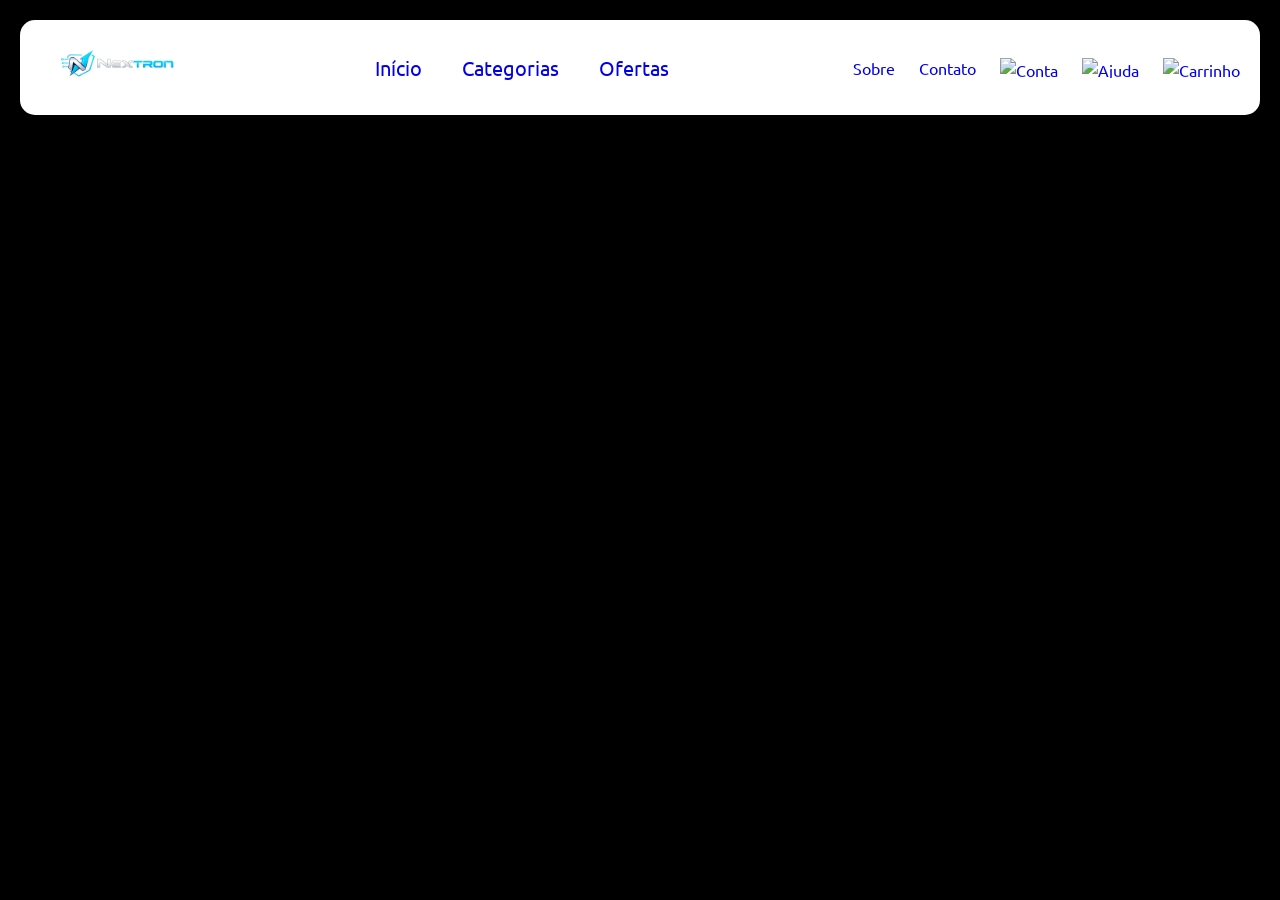
==== ecommerce-eletronicos/index.html @ e709db30 "fix: alterado tamanho do padding e tamanho da logo do menu" ====
<!DOCTYPE html>
<html lang="pt-br">

<head>
    <meta charset="UTF-8">
    <meta name="viewport" content="width=device-width, initial-scale=1.0">
    <title>Ecommerce Eletrônicos</title>
    <link rel="stylesheet" href="css/reset.css">
    <link rel="stylesheet" href="./css/variables.css">
    <link rel="stylesheet" href="css/style.css">
    <link rel="stylesheet" href="css/responsive.css">
    <link rel="stylesheet" href="css/componentes/header.css">
    <link rel="stylesheet" href="css/componentes/footer.css">
    <link rel="stylesheet" href="css/componentes/hero.css">
    <link rel="stylesheet" href="css/componentes/newsletter.css">
    <link rel="stylesheet" href="css/componentes/panel.css">
    <link rel="stylesheet" href="css/componentes/product-card.css">
    <link rel="stylesheet" href="css/componentes/product-grip.css">
</head>

<body>

    <header class="header">
        <!-- Logo e navegação -->
        <h1 class="logo">
            <a href="">
                <img src="./images/logo/logonex.png" alt="nextron - produtos eletrônicos">
            </a>
        </h1>
        <nav class="nav-center" aria-label="Categorias Principais">
            <ul>
                <li><a href="#">Início</a></li>
                <li><a href="#">Categorias</a></li>
                <li><a href="#">Ofertas</a></li>
            </ul>
        </nav>

        <nav class="nav-right" aria-label="Menu de Acesso Rápido">
            <ul>
                <li><a href="#">Sobre</a></li>
                <li><a href="#">Contato</a></li>
                <li>
                    <a href="#" aria-label="Conta"><img src="./images/icons/user.svg" alt="Conta"></a>
                </li>
                <li>
                    <a href="#" aria-label="Ajuda"><img src="./images/icons/help.svg" alt="Ajuda"></a>
                </li>
                <li>
                    <a href="#" aria-label="Carrinho"><img src="./images/icons/bag.svg" alt="Carrinho"></a>
                </li>
            </ul>
        </nav>
    </header>

    <main class="main-content">
        <section class="hero-section">
            <!-- Hero section -->
        </section>

        <section class="categories-section">
            <!-- Categorias de eletrônicos -->
        </section>

        <section class="featured-products">
            <!-- Grid de produtos em destaque -->
        </section>
    </main>

    <footer class="main-footer">
        <!-- Informações de contato e links -->
    </footer>
</body>

</html>
---- ecommerce-eletronicos/css/variables.css ----
@import url('https://fonts.googleapis.com/css2?family=Ubuntu:ital,wght@0,300;0,400;0,500;0,700;1,300;1,400;1,500;1,700&family=VT323&display=swap');
:root{
    --fonte-principal:'Ubuntu', sans-serif;
}
---- ecommerce-eletronicos/css/style.css ----
/* Estilos principais */
body{
    font-family: var(--fonte-principal);
    background-color: #000000;
    color: #333333;
}
---- ecommerce-eletronicos/css/responsive.css ----
/* Media queries e responsividade (opcional) */
---- ecommerce-eletronicos/css/componentes/header.css ----
/* Header styles */
.header {
    background-color: #ffffff;
    position: fixed;
    top: 20px;
    left: 50%;
    transform: translate(-50%);
    width: calc(100% - 40px);
    border-radius: 15px;
    z-index: 999;
    display: flex;
    justify-content: space-between;
    align-items: center;
    padding: 12px 20px;
    height: 95px; 
    overflow: visible;
}

.logo img{
    height: 100px;
}

.nav-center ul {
    display: flex;
    gap: 2.5rem;
}

.nav-center a,
.nav-rigth a {
    font-size: 1.25rem;
}
.nav-center a:hover,
.nav-rigth a:hover {
    color: #7c3aed;
    
}
.nav-right ul{
    display: flex;
    gap: 1.5rem;
    align-items: center;
}

.nav-right img {
    height: 20px;
}

.nav-right a:hover img{
    opacity: 0.7;

}
---- ecommerce-eletronicos/css/componentes/footer.css ----
/* Footer styles */
---- ecommerce-eletronicos/css/componentes/hero.css ----
/* Hero section styles */
---- ecommerce-eletronicos/css/componentes/newsletter.css ----
/* Newsletter styles */
---- ecommerce-eletronicos/css/componentes/panel.css ----
/* Panel styles */
---- ecommerce-eletronicos/css/componentes/product-card.css ----
/* Product card styles */
---- ecommerce-eletronicos/css/componentes/product-grip.css ----
/* Product grid styles */
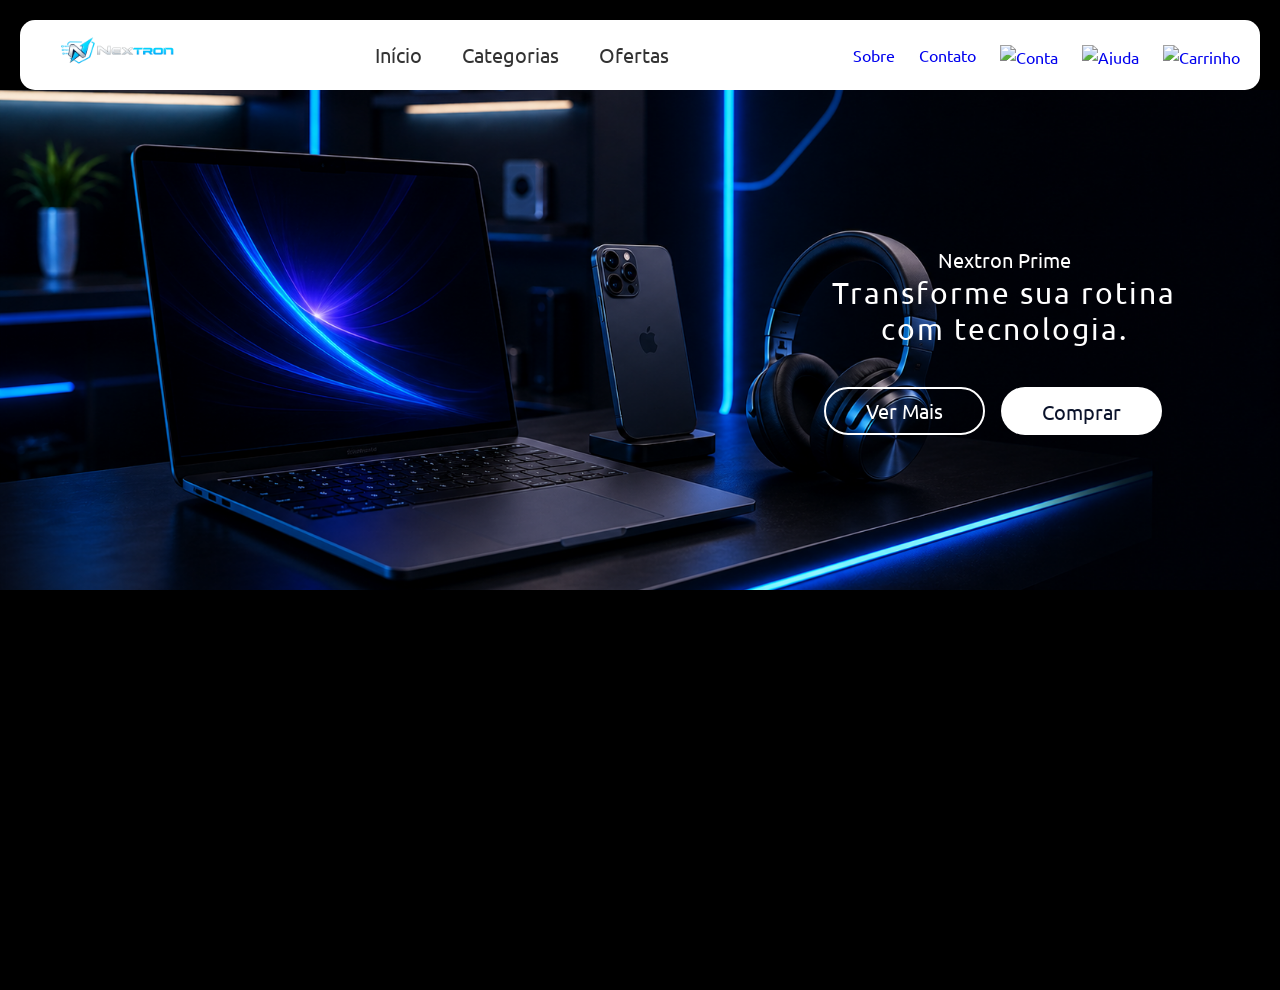
==== commit d0327e96: "feat: adiciona o hero na página Co-authored-by: Copilot <copilot@github.com>" ====
--- a/ecommerce-eletronicos/index.html
+++ b/ecommerce-eletronicos/index.html
@@ -52,9 +52,23 @@
         </nav>
     </header>
 
-    <main class="main-content">
+    <main>
         <section class="hero-section">
             <!-- Hero section -->
+            <div class="hero-overlay">
+
+            
+            <div class="hero-content">
+                <span class="hero-subtitle">
+                    Nextron Prime
+                </span>
+                <h2 class="hero-title">Transforme sua rotina com tecnologia.</h2>
+                <div class="hero-buttons">
+                    <a class="btn btn-outline" href="#">Ver Mais</a>
+                    <a class="btn btn-filled" href="#">Comprar</a>
+                </div>
+            </div>
+            </div>
         </section>
 
         <section class="categories-section">
--- a/ecommerce-eletronicos/css/componentes/header.css
+++ b/ecommerce-eletronicos/css/componentes/header.css
@@ -11,8 +11,8 @@
     display: flex;
     justify-content: space-between;
     align-items: center;
-    padding: 12px 20px;
-    height: 95px; 
+    padding: 0.626rem 1.25rem;
+    height: 70px; 
     overflow: visible;
 }
 
@@ -28,6 +28,7 @@
 .nav-center a,
 .nav-rigth a {
     font-size: 1.25rem;
+    color: #333333;
 }
 .nav-center a:hover,
 .nav-rigth a:hover {
--- a/ecommerce-eletronicos/css/componentes/hero.css
+++ b/ecommerce-eletronicos/css/componentes/hero.css
@@ -1 +1,71 @@
 /* Hero section styles */
+.hero-section {
+    background: url(../../images/banners/hero.png) no-repeat center;
+    background-size: cover;
+    height: 500px;
+    position: relative;
+    margin-top: 90px;
+}
+.hero-overlay{
+    width: 100%;
+    height: 100%;
+    display: flex;
+    align-items: center;
+    justify-content: flex-end;
+    padding: 0 6rem;
+
+}
+
+.hero-content {
+    color: #ffffff;
+    max-width: 360px;
+    text-align: center;
+}
+
+.hero-buttons{
+    display:flex ;
+    gap: 16px;
+}
+
+.hero-content .hero-title {
+    font-size: 1.87rem;
+    margin-bottom: 40px;
+    font-weight: 400;
+    line-height: 36px;
+    letter-spacing: 2px;
+}
+
+.hero-content .hero-subtitle {
+    font-size: 1.25rem;
+    font-weight: 400;
+}
+
+.btn{
+    font-size: 1.25rem;
+    width: 161px;
+    height: 48px;
+    border-radius: 25px;
+    text-decoration: none;
+    color: #ffffff;
+    transition: background-color 0.3s, color 0.3s border 0.3s;
+    font-weight: 400;
+    padding: 10px 20px;
+}
+
+.btn-outline{
+    background-color: transparent;
+    border: solid 2px #ffffff;
+    line-height: 24px;
+}
+
+.btn-filled{
+    background-color: #ffffff;
+    color: #0B132B;
+}
+
+.btn:hover{
+    background-color:#00D9FF ;
+    color: #0B132B;
+    border-color: #00D9FF;
+}
+
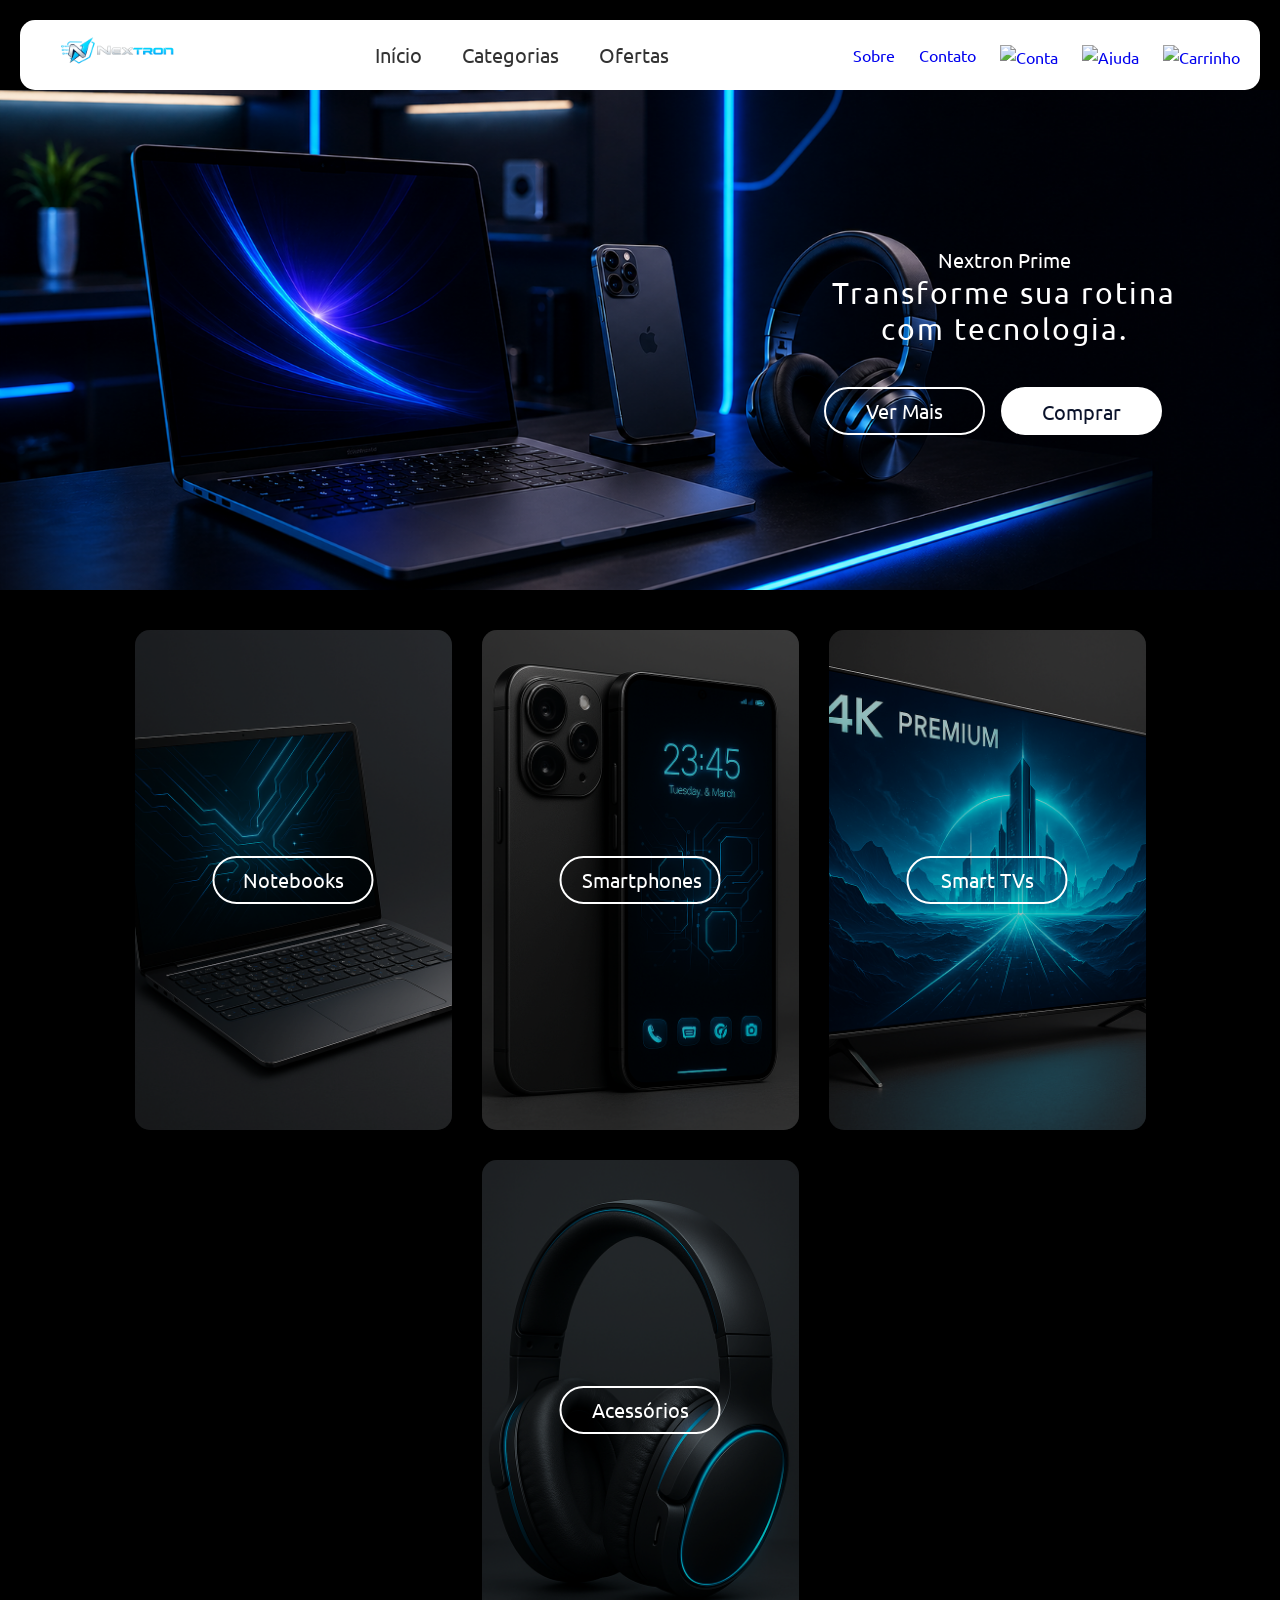
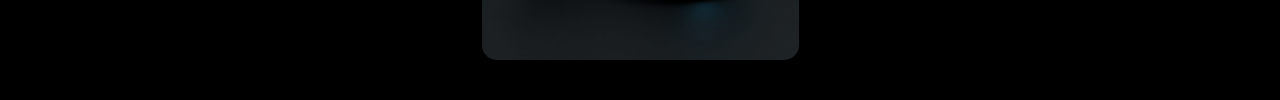
==== commit d60e4fd3: "feat: adiciona seção de categoria dos produtos" ====
--- a/ecommerce-eletronicos/index.html
+++ b/ecommerce-eletronicos/index.html
@@ -5,6 +5,8 @@
     <meta charset="UTF-8">
     <meta name="viewport" content="width=device-width, initial-scale=1.0">
     <title>Ecommerce Eletrônicos</title>
+    <meta name="description"
+        content="Nextron - Sua loja online de eletrônicos. Encontre os melhores produtos com ofertas exclusivas. Compre agora e transforme sua rotina com tecnologia de ponta!">
     <link rel="stylesheet" href="css/reset.css">
     <link rel="stylesheet" href="./css/variables.css">
     <link rel="stylesheet" href="css/style.css">
@@ -57,22 +59,49 @@
             <!-- Hero section -->
             <div class="hero-overlay">
 
-            
-            <div class="hero-content">
-                <span class="hero-subtitle">
-                    Nextron Prime
-                </span>
-                <h2 class="hero-title">Transforme sua rotina com tecnologia.</h2>
-                <div class="hero-buttons">
-                    <a class="btn btn-outline" href="#">Ver Mais</a>
-                    <a class="btn btn-filled" href="#">Comprar</a>
+
+                <div class="hero-content">
+                    <span class="hero-subtitle">
+                        Nextron Prime
+                    </span>
+                    <h2 class="hero-title">Transforme sua rotina com tecnologia.</h2>
+                    <div class="hero-buttons">
+                        <a class="btn btn-outline" href="#">Ver Mais</a>
+                        <a class="btn btn-filled" href="#">Comprar</a>
+                    </div>
                 </div>
-            </div>
             </div>
         </section>
 
         <section class="categories-section">
             <!-- Categorias de eletrônicos -->
+                <div class="category-card notebook">
+                    <a class="category-link" href="#">
+                        <span class="overlay"></span>
+                        <span class="category-name btn btn-outline">Notebooks</span>
+                    </a>
+                </div>
+
+                <div class="category-card smartphone">
+                    <a class="category-link" href="#">
+                        <span class="overlay"></span>
+                        <span class="category-name btn btn-outline">Smartphones</span>
+                    </a>
+                </div>
+
+                <div class="category-card smart-tv">
+                    <a class="category-link" href="#">
+                        <span class="overlay"></span>
+                        <span class="category-name btn btn-outline">Smart TVs</span>
+                    </a>
+                </div>
+
+                <div class="category-card acessorios">
+                    <a class="category-link" href="#">
+                        <span class="overlay"></span>
+                        <span class="category-name btn btn-outline">Acessórios</span>
+                    </a>
+                </div>
         </section>
 
         <section class="featured-products">
--- a/ecommerce-eletronicos/css/style.css
+++ b/ecommerce-eletronicos/css/style.css
@@ -3,4 +3,33 @@
     font-family: var(--fonte-principal);
     background-color: #000000;
     color: #333333;
+}
+
+.btn{
+    font-size: 1.25rem;
+    width: 161px;
+    height: 48px;
+    border-radius: 25px;
+    text-decoration: none;
+    color: #ffffff;
+    transition: background-color 0.3s, color 0.3s border 0.3s;
+    font-weight: 400;
+    padding: 10px 20px;
+}
+
+.btn-outline{
+    background-color: transparent;
+    border: solid 2px #ffffff;
+    line-height: 24px;
+}
+
+.btn-filled{
+    background-color: #ffffff;
+    color: #0B132B;
+}
+
+.btn:hover{
+    background-color:#00D9FF ;
+    color: #0B132B;
+    border-color: #00D9FF;
 }
--- a/ecommerce-eletronicos/css/componentes/hero.css
+++ b/ecommerce-eletronicos/css/componentes/hero.css
@@ -40,32 +40,5 @@
     font-weight: 400;
 }
 
-.btn{
-    font-size: 1.25rem;
-    width: 161px;
-    height: 48px;
-    border-radius: 25px;
-    text-decoration: none;
-    color: #ffffff;
-    transition: background-color 0.3s, color 0.3s border 0.3s;
-    font-weight: 400;
-    padding: 10px 20px;
-}
 
-.btn-outline{
-    background-color: transparent;
-    border: solid 2px #ffffff;
-    line-height: 24px;
-}
 
-.btn-filled{
-    background-color: #ffffff;
-    color: #0B132B;
-}
-
-.btn:hover{
-    background-color:#00D9FF ;
-    color: #0B132B;
-    border-color: #00D9FF;
-}
-
--- a/ecommerce-eletronicos/css/componentes/product-card.css
+++ b/ecommerce-eletronicos/css/componentes/product-card.css
@@ -1 +1,66 @@
 /* Product card styles */
+.categories-section {
+
+    padding-top: 40px;
+    padding-bottom: 40px;
+    display: flex;
+    flex-wrap: wrap;
+    justify-content: center;
+    gap: 30px;
+}
+
+.category-card{
+    position: relative;
+    width: 317px;
+    height: 500px;
+    border-radius: 15px;
+    overflow: hidden;
+}
+
+
+.overlay{
+    position: absolute;
+    inset: 0;
+    background: rgba(0, 0, 0, 0.25);
+    z-index: 1;
+
+
+}
+
+.category-name {
+    position: absolute;
+    left: 50%;
+    top: 50%;
+    transform: translate(-50%, -50%);
+    z-index: 2;
+    text-align: center;
+}
+
+.notebook{
+    background: url(../../images/products/notebook.png
+    )  no-repeat center;
+
+    background-size: cover;
+}
+
+.smartphone{
+    background: url(../../images/products/smartphone.png
+    )  no-repeat center;
+
+    background-size: cover;
+}
+
+.smart-tv{
+    background: url(../../images/products/tv.png
+    )  no-repeat center;
+
+    background-size: cover;
+}
+
+.acessorios{
+    background: url(../../images/products/headset.png
+    )  no-repeat center;
+
+    background-size: cover;
+}
+
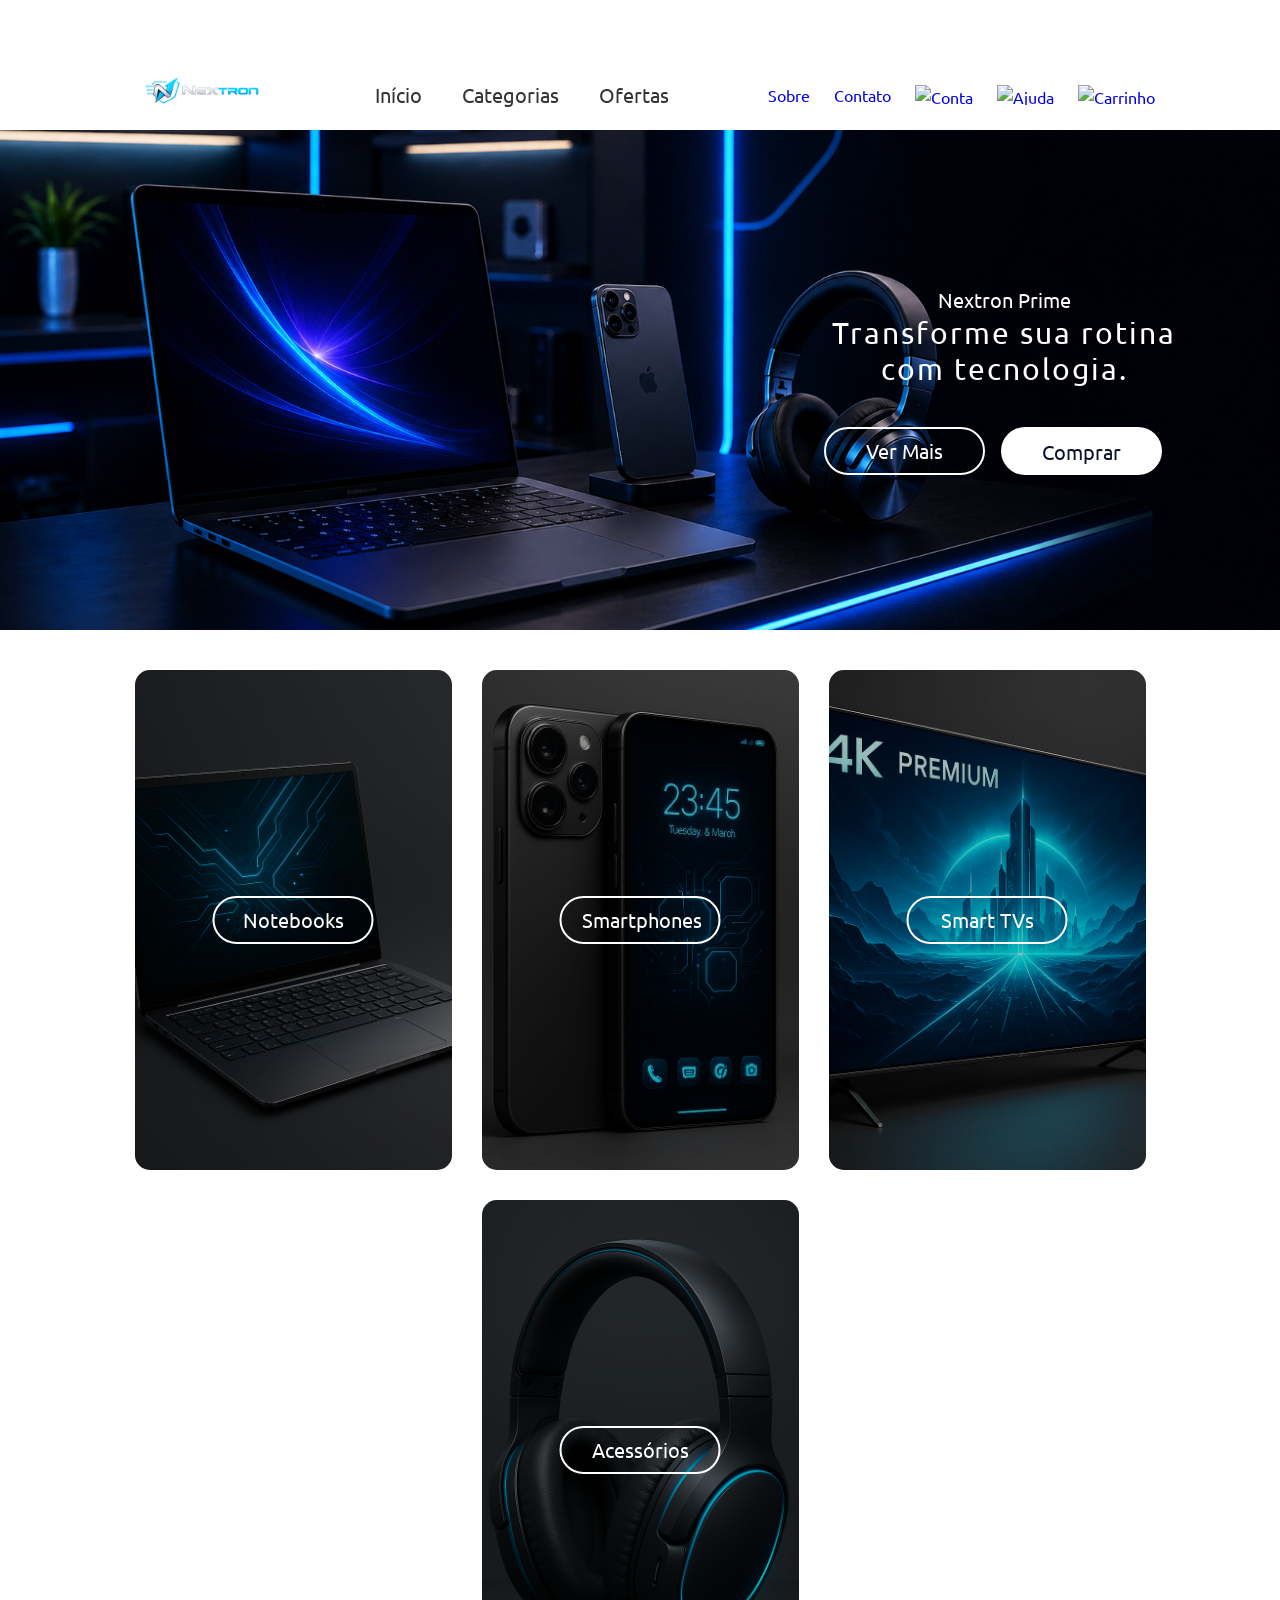
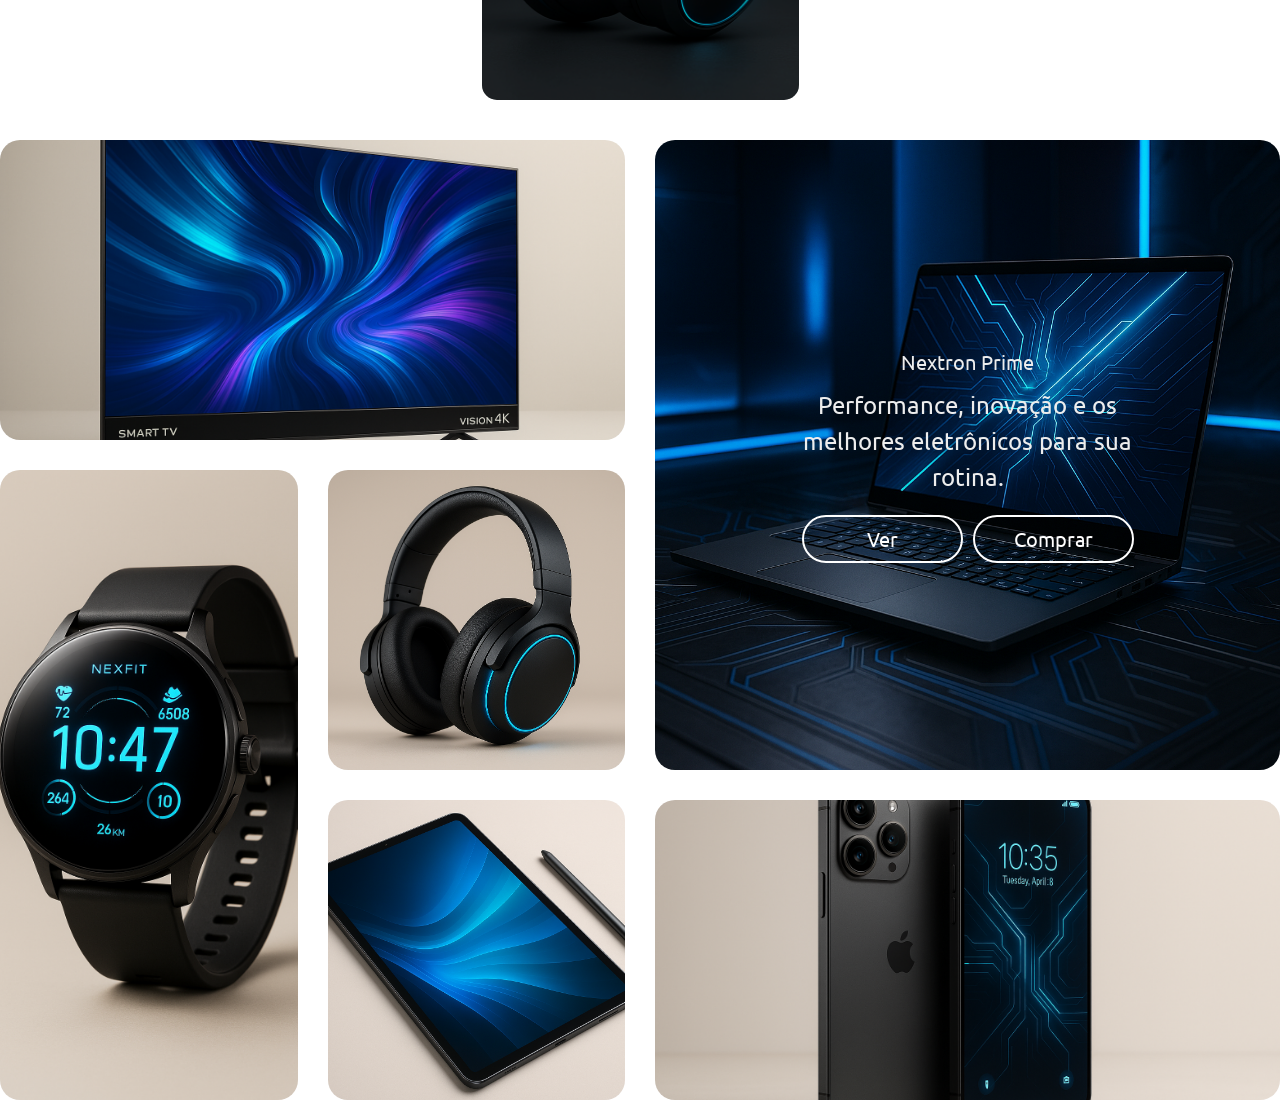
==== commit 3a00c855: "feat: adicona grid" ====
--- a/ecommerce-eletronicos/index.html
+++ b/ecommerce-eletronicos/index.html
@@ -104,8 +104,23 @@
                 </div>
         </section>
 
-        <section class="featured-products">
+        <section class="grid-section">
             <!-- Grid de produtos em destaque -->
+            <div class="card top1">
+                <div class="top1-content">
+                    <h3 class="card-title">Nextron Prime</h3>
+                    <p class="card-subtitle">Performance, inovação e os melhores eletrônicos para sua rotina.</p>
+                    <div class="cta-group">
+                        <a class="btn btn-outline" href="#">Ver</a>
+                        <a class="btn btn-outline" href="#">Comprar</a>
+                    </div>
+                </div>
+            </div>
+            <div class="card top2"></div>
+            <div class="card midL"></div>
+            <div class="card midR"></div>
+            <div class="card bottomL"></div>
+            <div class="card bottomR"></div>
         </section>
     </main>
 
--- a/ecommerce-eletronicos/css/style.css
+++ b/ecommerce-eletronicos/css/style.css
@@ -1,7 +1,7 @@
 /* Estilos principais */
 body{
     font-family: var(--fonte-principal);
-    background-color: #000000;
+    background-color: #ffffff;
     color: #333333;
 }
 
@@ -15,6 +15,11 @@
     transition: background-color 0.3s, color 0.3s border 0.3s;
     font-weight: 400;
     padding: 10px 20px;
+}
+main{
+    padding: 2.5rem 0 0;
+    max-width: 1360px;
+    margin: 0 auto;
 }
 
 .btn-outline{
--- a/ecommerce-eletronicos/css/componentes/header.css
+++ b/ecommerce-eletronicos/css/componentes/header.css
@@ -2,10 +2,10 @@
 .header {
     background-color: #ffffff;
     position: fixed;
-    top: 20px;
+    top: 60px;
     left: 50%;
     transform: translate(-50%);
-    width: calc(100% - 40px);
+    width: calc(100% - 210px);
     border-radius: 15px;
     z-index: 999;
     display: flex;
--- a/ecommerce-eletronicos/css/componentes/product-grip.css
+++ b/ecommerce-eletronicos/css/componentes/product-grip.css
@@ -1 +1,77 @@
 /* Product grid styles */
+.card{
+    background-position: center;
+    background-size: cover;
+    background-repeat: no-repeat;
+    position: relative;
+    border-radius: 20px;
+}
+
+.top1{
+    grid-area: top1;
+    background-image: url(../../images/products/notebook-.png);
+}
+
+.top2{
+    grid-area: top2;
+    background-image: url(../../images/products/smart.png);
+}
+
+.midL{
+    grid-area: midL;
+    background-image: url(../../images/products/relogio.png);
+}
+
+.midR{
+    grid-area: midR;
+    background-image: url(../../images/products/fone.png);
+}
+
+.bottomL{
+    grid-area: bottomL;
+    background-image: url(../../images/products/celular.png);
+}
+
+.bottomR{
+    grid-area: bottomR;
+    background-image: url(../../images/products/tablet.png);
+}
+
+.grid-section{
+    display: grid;
+    grid-template-columns: repeat(4, 1fr);
+    grid-template-rows: repeat(3, 300px);
+    grid-template-areas:
+        "top2 top2 top1 top1"
+        "midL midR top1 top1"
+        "midL bottomR bottomL bottomL";
+    gap: 30px;
+}
+
+.top1-content{
+    position: absolute;
+    left: 50%;
+    top: 50%;
+    transform: translate(-50%, -50%);
+    text-align: center;
+}
+
+.card-title{
+    color: #EDEDED;
+    font-size: 1.25rem;
+    font-weight: 400;
+    margin-bottom: 10px;
+}
+
+.card-subtitle{
+    color: #EDEDED;
+    font-size: 1.5rem;
+    font-weight: 400;
+    margin-bottom: 20px;
+}
+
+.cta-group{
+    display: flex;
+    gap: 10px;
+}
+
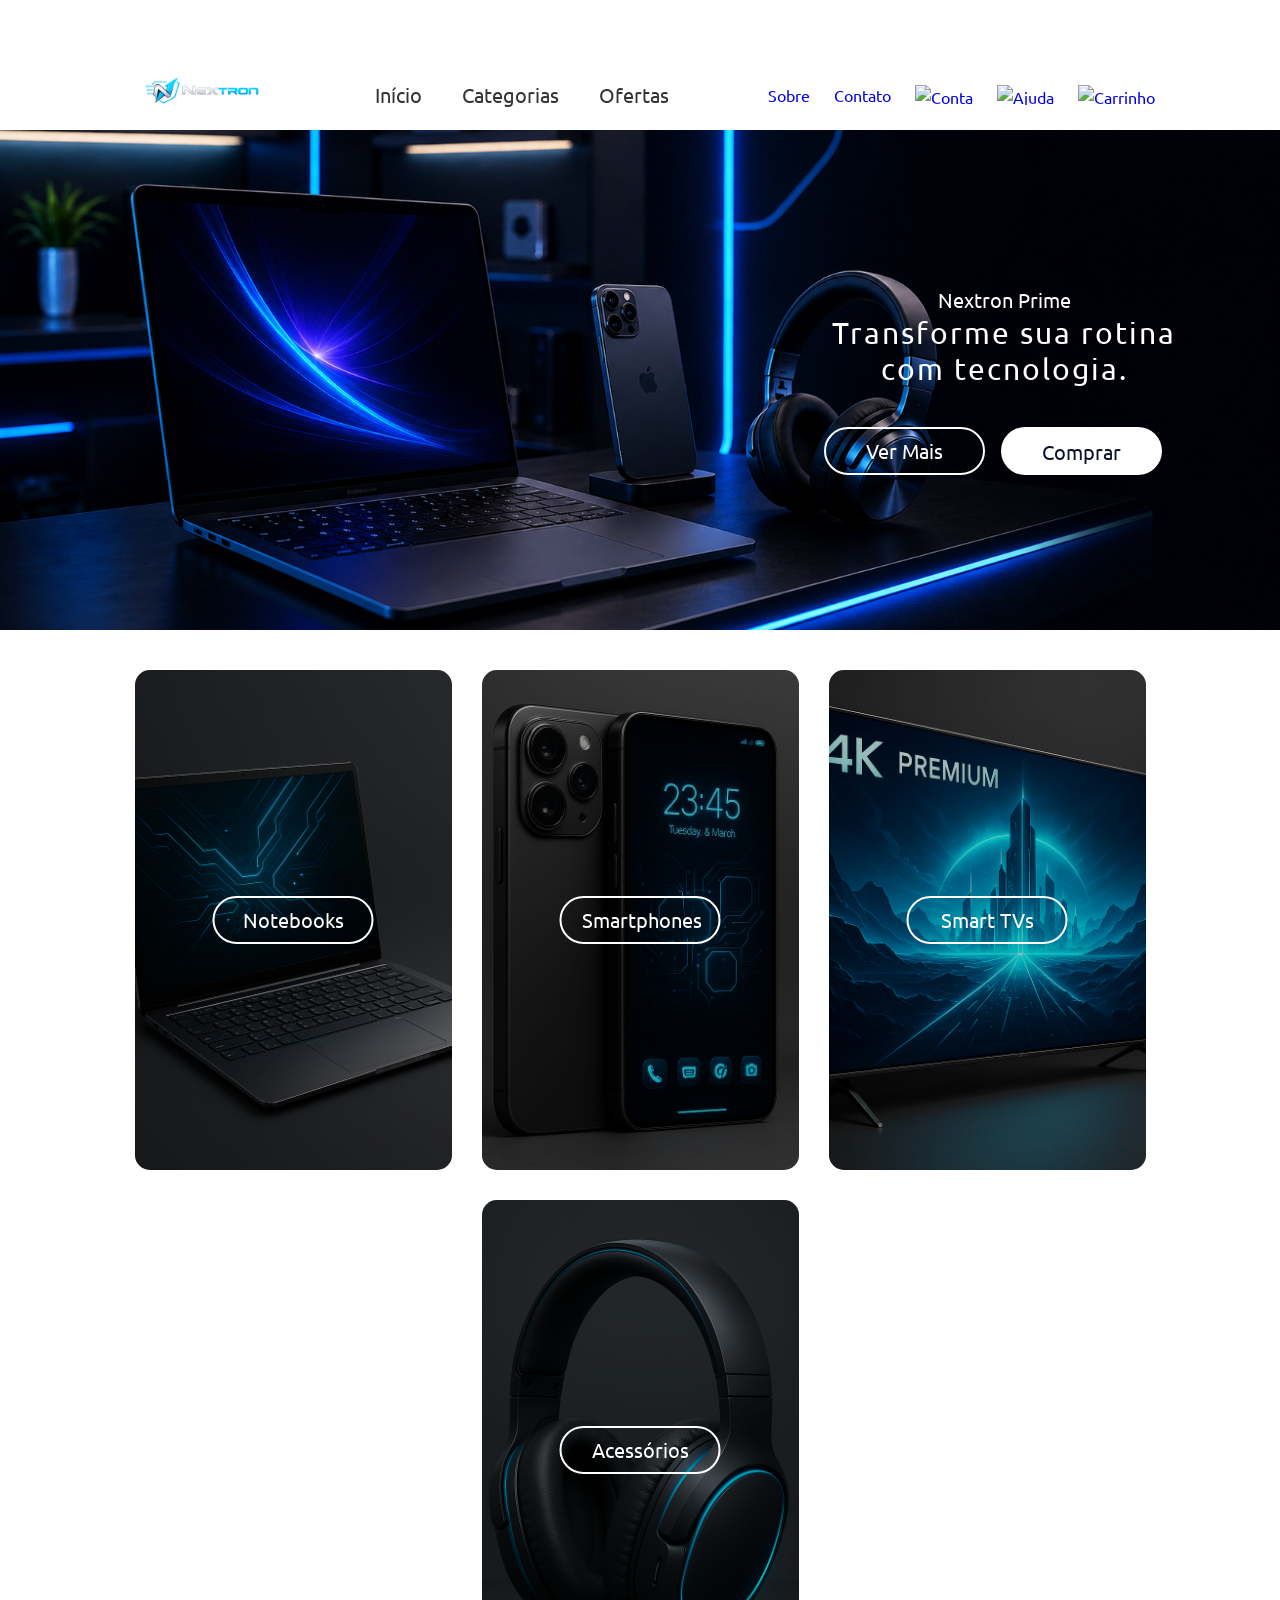
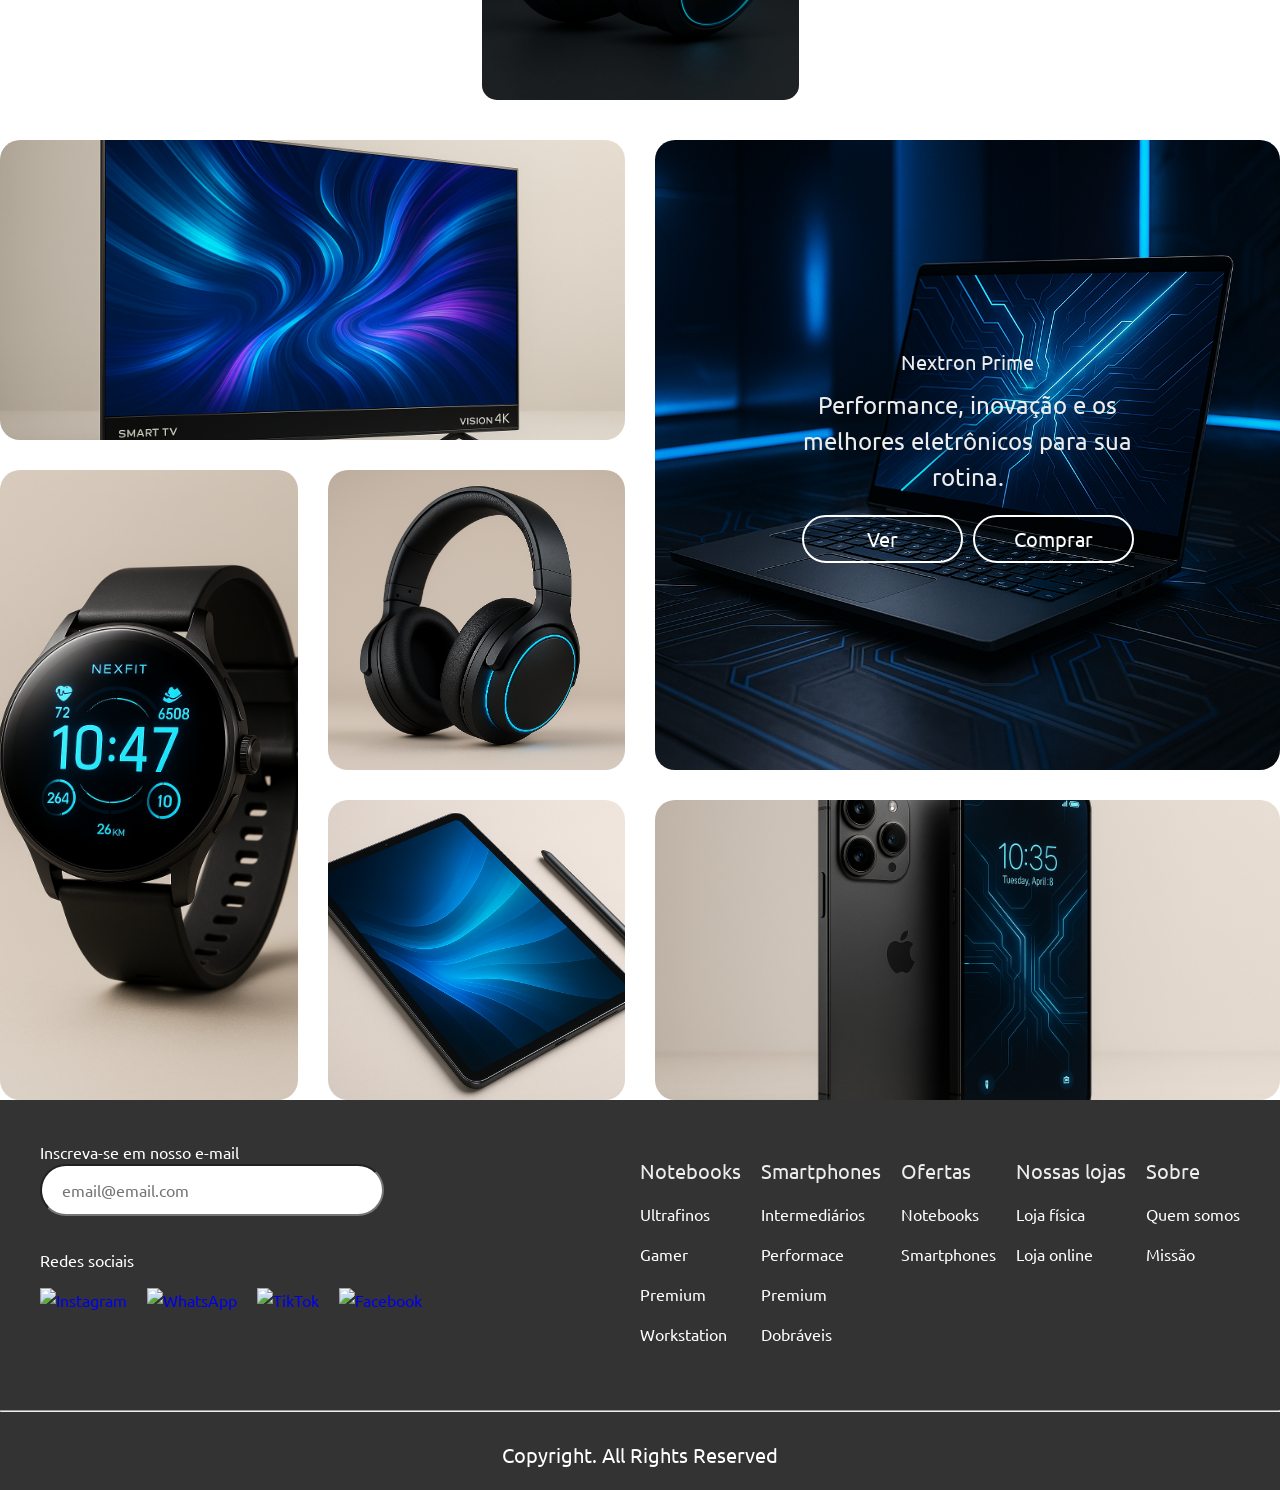
==== commit 5f99352b: "feat: Adiciona footer/rodapé" ====
--- a/ecommerce-eletronicos/index.html
+++ b/ecommerce-eletronicos/index.html
@@ -75,33 +75,33 @@
 
         <section class="categories-section">
             <!-- Categorias de eletrônicos -->
-                <div class="category-card notebook">
-                    <a class="category-link" href="#">
-                        <span class="overlay"></span>
-                        <span class="category-name btn btn-outline">Notebooks</span>
-                    </a>
-                </div>
+            <div class="category-card notebook">
+                <a class="category-link" href="#">
+                    <span class="overlay"></span>
+                    <span class="category-name btn btn-outline">Notebooks</span>
+                </a>
+            </div>
 
-                <div class="category-card smartphone">
-                    <a class="category-link" href="#">
-                        <span class="overlay"></span>
-                        <span class="category-name btn btn-outline">Smartphones</span>
-                    </a>
-                </div>
+            <div class="category-card smartphone">
+                <a class="category-link" href="#">
+                    <span class="overlay"></span>
+                    <span class="category-name btn btn-outline">Smartphones</span>
+                </a>
+            </div>
 
-                <div class="category-card smart-tv">
-                    <a class="category-link" href="#">
-                        <span class="overlay"></span>
-                        <span class="category-name btn btn-outline">Smart TVs</span>
-                    </a>
-                </div>
+            <div class="category-card smart-tv">
+                <a class="category-link" href="#">
+                    <span class="overlay"></span>
+                    <span class="category-name btn btn-outline">Smart TVs</span>
+                </a>
+            </div>
 
-                <div class="category-card acessorios">
-                    <a class="category-link" href="#">
-                        <span class="overlay"></span>
-                        <span class="category-name btn btn-outline">Acessórios</span>
-                    </a>
-                </div>
+            <div class="category-card acessorios">
+                <a class="category-link" href="#">
+                    <span class="overlay"></span>
+                    <span class="category-name btn btn-outline">Acessórios</span>
+                </a>
+            </div>
         </section>
 
         <section class="grid-section">
@@ -123,9 +123,73 @@
             <div class="card bottomR"></div>
         </section>
     </main>
-
-    <footer class="main-footer">
-        <!-- Informações de contato e links -->
+    <footer class="main-footer" id="footer">
+        <div class="footer-content">
+            <div class="footer-right">
+                <div class="newsletter-email">
+                    <form class="newsletter-form">
+                        <label for="newsletter-email">Inscreva-se em nosso e-mail</label>
+                        <input type="email" id="newsletter-email" placeholder="email@email.com" />
+                    </form>
+                    <div class="footer-social">
+                        <span>Redes sociais</span>
+                        <ul>
+                            <li><a href="#" aria-label="Instagram"><img src="images/icons/instagram.svg" alt="Instagram"></a></li>
+                            <li><a href="#" aria-label="WhatsApp"><img src="images/icons/whatsapp.svg" alt="WhatsApp"></a></li>
+                            <li><a href="#" aria-label="TikTok"><img src="images/icons/tiktok.svg" alt="TikTok"></a></li>
+                            <li><a href="#" aria-label="Facebook"><img src="images/icons/facebook.svg" alt="Facebook"></a></li>
+                        </ul>
+                    </div>
+                </div>
+            </div>
+            <nav class="footer-nav">
+                <ul>
+                    <li>
+                        <strong>Notebooks</strong>
+                        <ul>
+                            <li><a href="#">Ultrafinos</a></li>
+                            <li><a href="#">Gamer</a></li>
+                            <li><a href="#">Premium</a></li>
+                            <li><a href="#">Workstation</a></li>
+                        </ul>
+                    </li>
+                    <li>
+                        <strong>Smartphones</strong>
+                        <ul>
+                            <li><a href="#">Intermediários</a></li>
+                            <li><a href="#">Performace</a></li>
+                            <li><a href="#">Premium</a></li>
+                            <li><a href="#">Dobráveis</a></li>
+                        </ul>
+                    </li>
+                    <li>
+                        <strong>Ofertas</strong>
+                        <ul>
+                            <li><a href="#">Notebooks</a></li>
+                            <li><a href="#">Smartphones</a></li>
+                        </ul>
+                    </li>
+                    <li>
+                        <strong>Nossas lojas</strong>
+                        <ul>
+                            <li><a href="#">Loja física</a></li>
+                            <li><a href="#">Loja online</a></li>
+                        </ul>
+                    </li>
+                    <li>
+                        <strong>Sobre</strong>
+                        <ul>
+                            <li><a href="#">Quem somos</a></li>
+                            <li><a href="#">Missão</a></li>
+                        </ul>
+                    </li>
+                </ul>
+            </nav>
+        </div>
+        <hr>
+        <div class="footer-copy">
+            Copyright. All Rights Reserved
+        </div>
     </footer>
 </body>
 
--- a/ecommerce-eletronicos/css/componentes/footer.css
+++ b/ecommerce-eletronicos/css/componentes/footer.css
@@ -1 +1,83 @@
 /* Footer styles */
+.main-footer{
+    background-color: #333333;
+    color: #ffffff;
+}
+
+.footer-content{
+    max-width: 1360px;
+    margin: 0 auto;
+    padding: 2.5rem;
+    display: flex;
+    justify-content: space-between;
+}
+
+.footer-right{
+    display: flex;
+    flex-direction: column;
+    gap: 3.125rem;
+}
+
+.footer-nav ul{
+    display: flex;
+    gap: 1.25rem;
+}
+
+.footer-nav ul ul{
+    display: flex;
+    flex-direction: column;
+    gap: 1rem;
+}
+
+.footer-nav strong{
+    color: #EDEDED;
+    font-size: 1.25rem;
+    margin-bottom: 1rem;
+    display: block;
+    font-weight: 400;
+}
+
+.footer-nav li a{
+    color: #ffffff;
+}
+
+.footer-nav li a:hover{
+    text-decoration: underline;
+}
+
+.newsletter-form{
+    display: flex;
+    flex-direction: column;
+}
+
+.newsletter-form input{
+    border-radius: 30px;
+    color: #AAAAAA;
+    padding: 0.75rem 1.25rem;
+    width: 21.5rem;
+}
+
+/* Espaçamento extra entre newsletter e redes sociais */
+.footer-social {
+    margin-top: 2rem;
+}
+
+.footer-social span{
+    margin-bottom: 1rem;
+    display: block;
+}
+
+.footer-social ul{
+    display: flex;
+    gap: 1.25rem;
+}
+
+.footer-social li a:hover img{
+    opacity: 0.7;
+}
+
+.footer-copy{
+    font-size: 1.25rem;
+    text-align: center;
+    padding: 20px 0;
+}
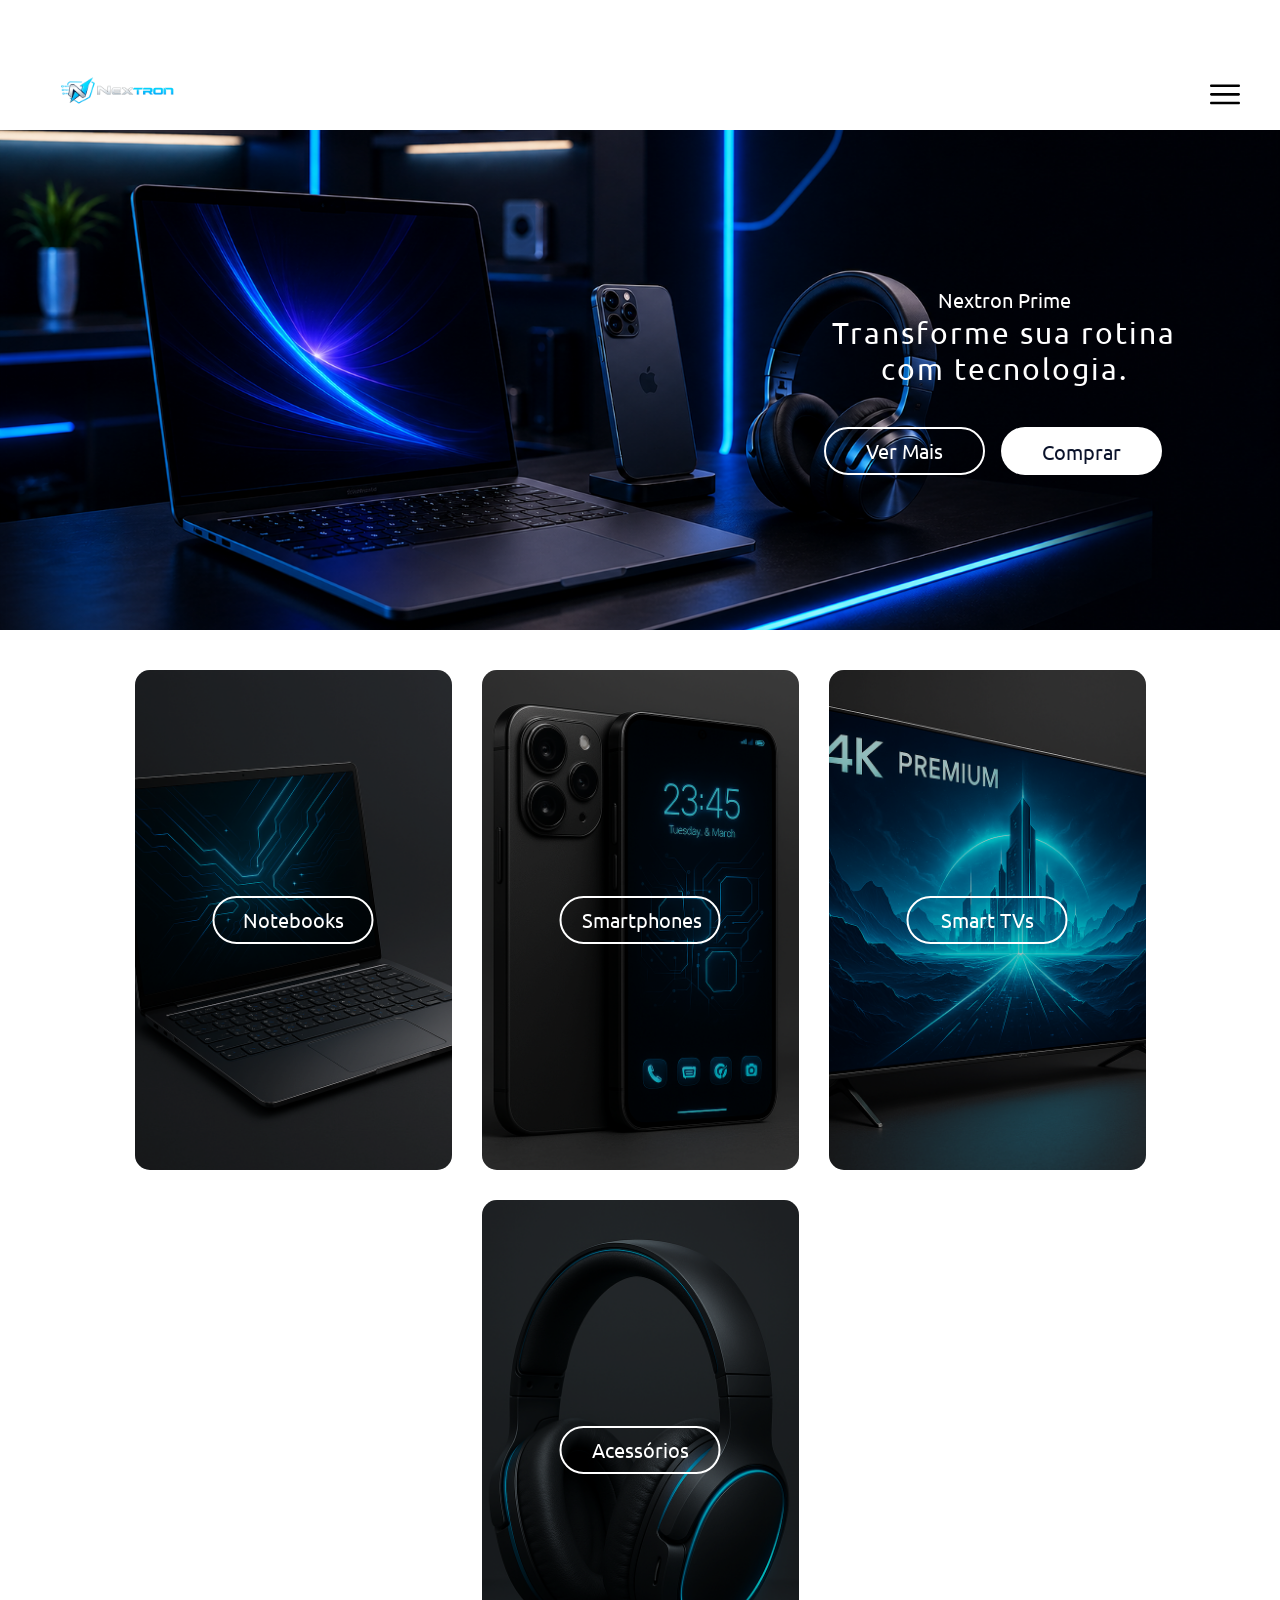
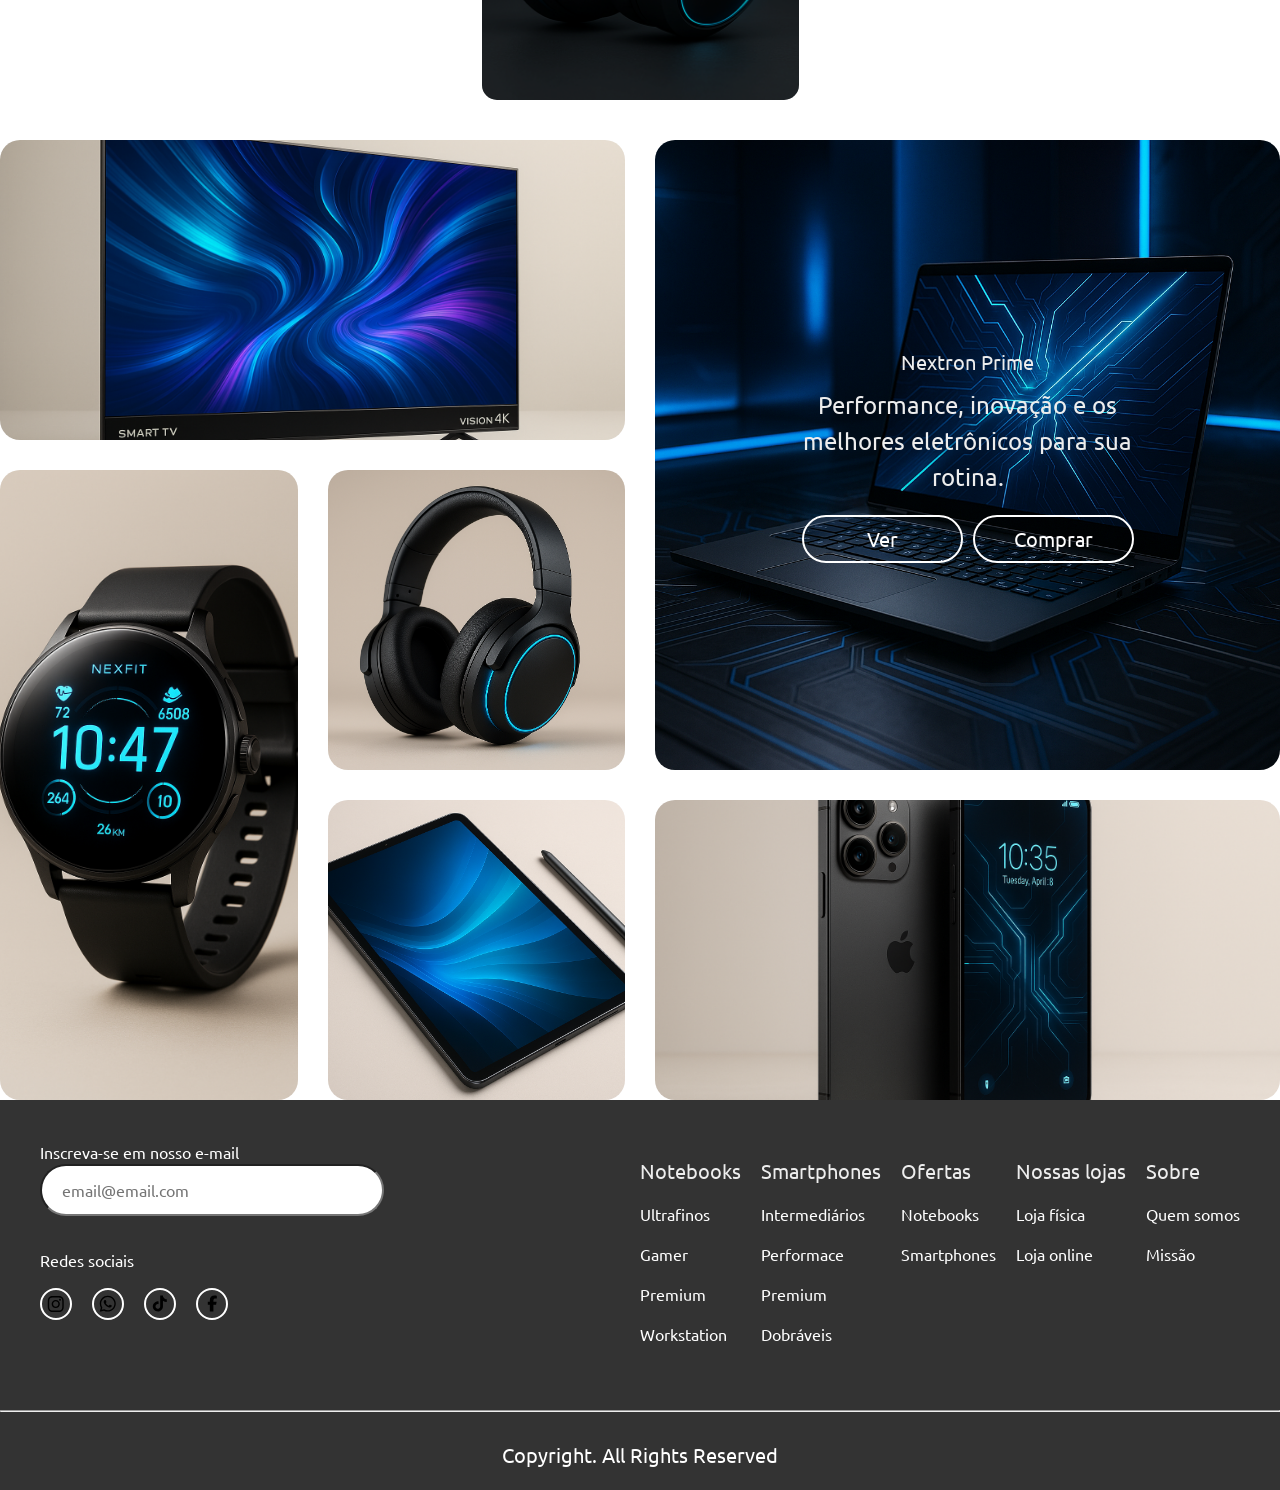
==== commit b1161a47: "Adiciona responsividade do menu" ====
--- a/ecommerce-eletronicos/index.html
+++ b/ecommerce-eletronicos/index.html
@@ -29,6 +29,12 @@
                 <img src="./images/logo/logonex.png" alt="nextron - produtos eletrônicos">
             </a>
         </h1>
+        
+        <input type="checkbox" class="menu-toggle" id="menu-toggle">
+        <label for="menu-toggle" class="menu-icon" aria-label="Menu de navegação">
+            <img src="./images/icons/menu.svg" alt="menu-mobile">
+        </label>
+        <nav class="nav-container">
         <nav class="nav-center" aria-label="Categorias Principais">
             <ul>
                 <li><a href="#">Início</a></li>
@@ -36,6 +42,7 @@
                 <li><a href="#">Ofertas</a></li>
             </ul>
         </nav>
+
 
         <nav class="nav-right" aria-label="Menu de Acesso Rápido">
             <ul>
@@ -51,6 +58,7 @@
                     <a href="#" aria-label="Carrinho"><img src="./images/icons/bag.svg" alt="Carrinho"></a>
                 </li>
             </ul>
+        </nav>
         </nav>
     </header>
 
--- a/ecommerce-eletronicos/css/componentes/header.css
+++ b/ecommerce-eletronicos/css/componentes/header.css
@@ -48,4 +48,85 @@
 .nav-right a:hover img{
     opacity: 0.7;
 
+}
+
+.nav-container{
+    display: flex;
+    justify-content: space-around;
+    width: 100%;
+    align-items: center;
+}
+
+.menu-toggle{
+    display: none;
+}
+
+.menu-icon{
+		display: none;
+		width: 30px;
+		height: 30px;
+}
+
+.menu-icon img{
+    width: 100%;
+    height: 100%;
+    transition: opacity 0.3s ease;
+}
+
+.menu-icon:hover img{
+    opacity: 0.7;
+}
+
+@media (max-width: 1280px) {
+	.header{
+		width: calc(100% - 40px);
+	}
+
+	.menu-icon{
+		display: block;
+		position: relative;
+		z-index: 1001;
+	}
+
+	.nav-container{
+		position: fixed;
+		top:0;
+		right: -100%;
+		width: 200px;
+		flex-direction: column;
+		padding: 80px 20px 20px;
+		background-color: #ffffff;
+		gap: 2rem;
+		transition: right 0.3s ease;
+		align-items: flex-start;
+	}
+
+	.nav-center, .nav-right{
+		width: 100%;
+		text-align: center;
+	}
+
+	.nav-center, .nav-right{
+		width: 100%;
+		text-align: center;
+	}
+
+	.nav-center ul, .nav-right ul{
+		flex-direction: column;
+		gap: 1.5rem;
+		width: 100%;
+	}
+
+	.nav-center a, .nav-right a{
+		width: 100%;
+		border-bottom: 1px solid #eeeeee;
+		padding: 0.3rem 0;
+		font-size: 1rem;
+		display: block;
+	}
+
+	.menu-toggle:checked ~ .nav-container{
+		right: 0;
+	} 
+	
 }
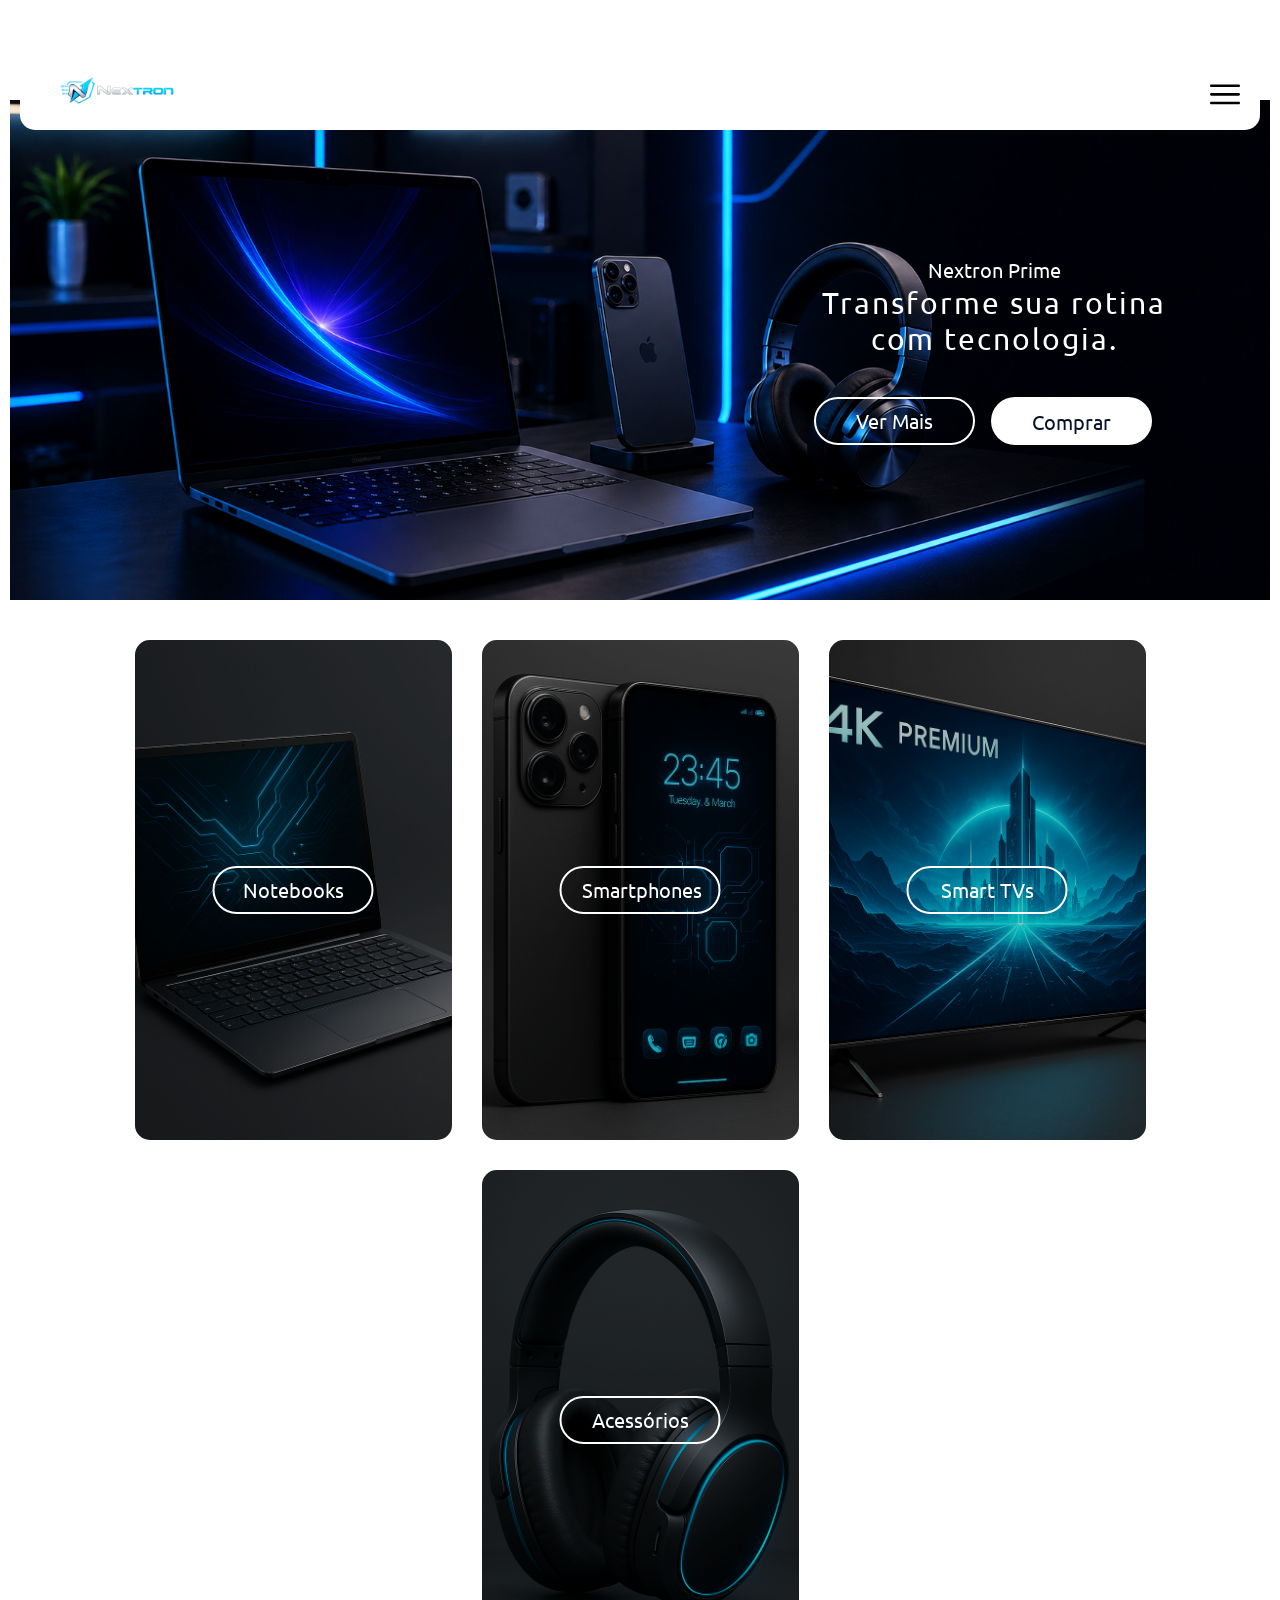
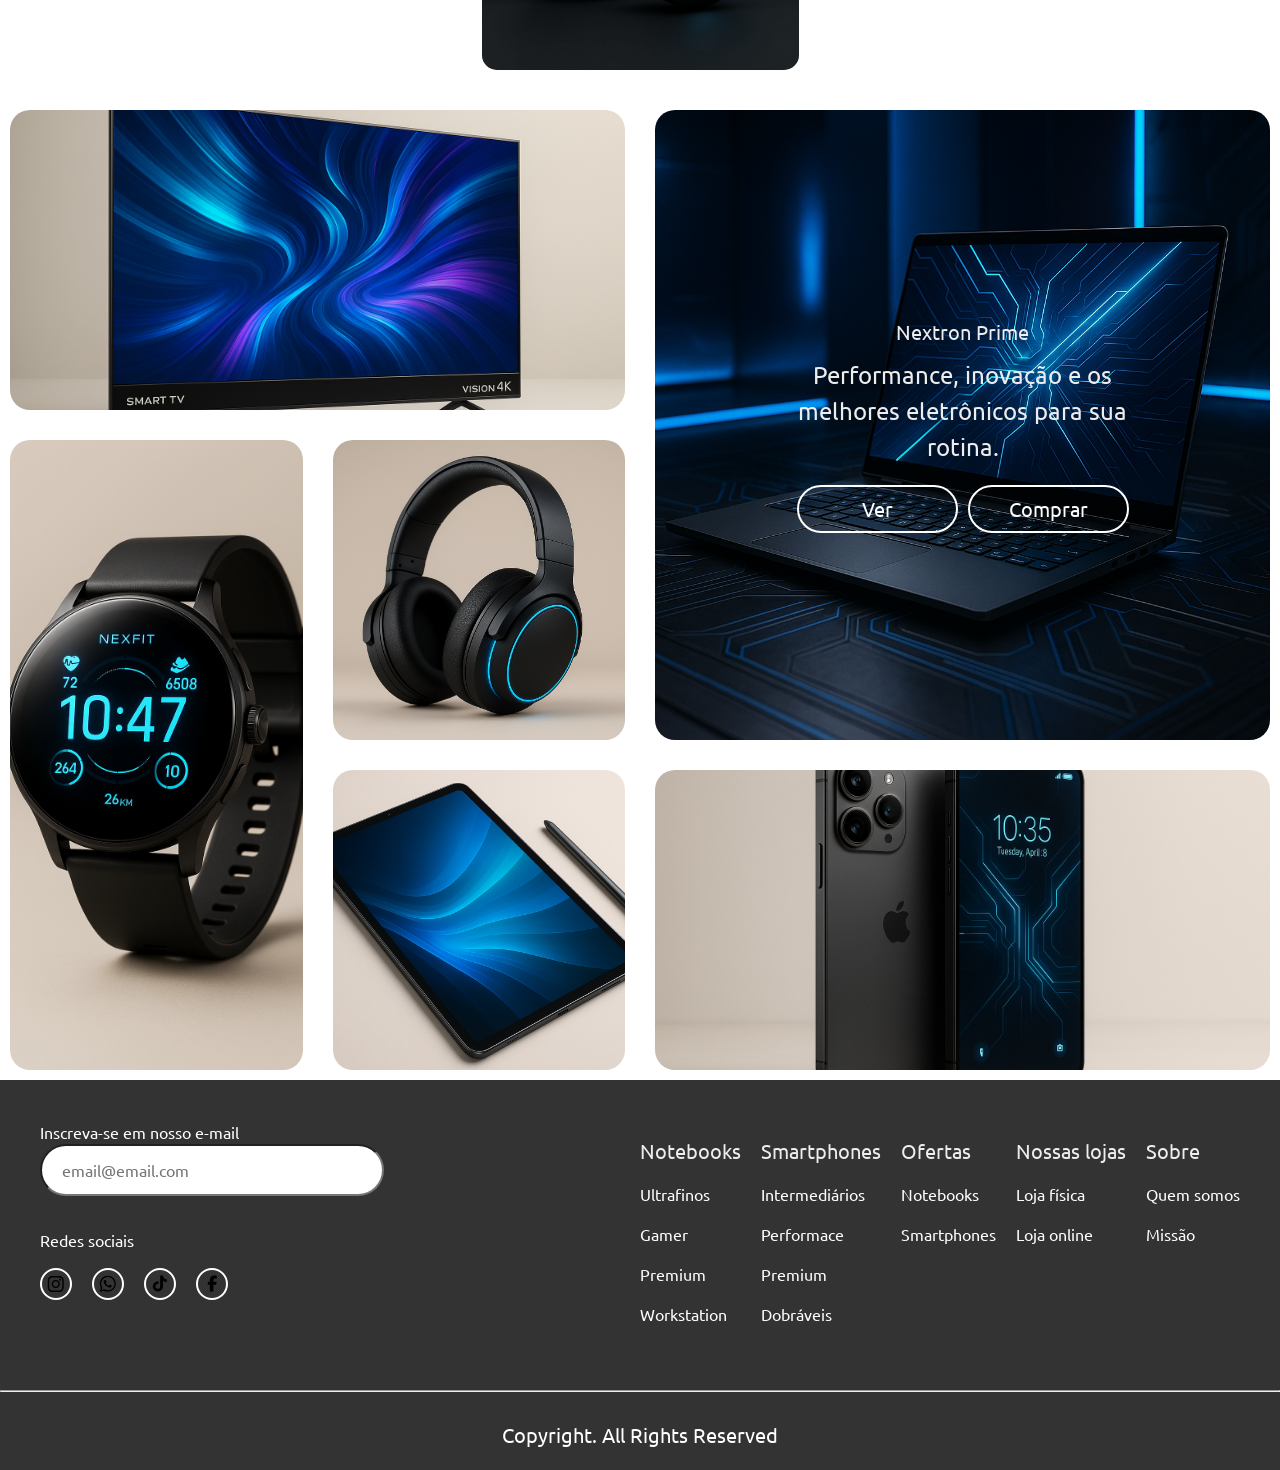
==== commit a106416a: "fix: Tira link dos arquivos excluidos que estavam no html" ====
--- a/ecommerce-eletronicos/index.html
+++ b/ecommerce-eletronicos/index.html
@@ -14,8 +14,6 @@
     <link rel="stylesheet" href="css/componentes/header.css">
     <link rel="stylesheet" href="css/componentes/footer.css">
     <link rel="stylesheet" href="css/componentes/hero.css">
-    <link rel="stylesheet" href="css/componentes/newsletter.css">
-    <link rel="stylesheet" href="css/componentes/panel.css">
     <link rel="stylesheet" href="css/componentes/product-card.css">
     <link rel="stylesheet" href="css/componentes/product-grip.css">
 </head>
--- a/ecommerce-eletronicos/css/style.css
+++ b/ecommerce-eletronicos/css/style.css
@@ -22,6 +22,12 @@
     margin: 0 auto;
 }
 
+@media (max-width: 1280px) {
+    main{
+        padding: 0.625rem;
+    }
+}
+
 .btn-outline{
     background-color: transparent;
     border: solid 2px #ffffff;
@@ -37,4 +43,5 @@
     background-color:#00D9FF ;
     color: #0B132B;
     border-color: #00D9FF;
-}+}
+
--- a/ecommerce-eletronicos/css/componentes/footer.css
+++ b/ecommerce-eletronicos/css/componentes/footer.css
@@ -80,4 +80,27 @@
     font-size: 1.25rem;
     text-align: center;
     padding: 20px 0;
+}
+
+@media (max-width: 1000px) {
+    .footer-content{
+        flex-direction: column;
+        gap: 2rem;
+        padding: 2rem 1rem;
+    }
+
+    .footer-nav ul{
+        flex-direction: column;
+        gap: 2rem;
+        align-items: center;
+    }
+
+    .footer-social ul{
+        gap: 1rem;
+    }
+
+    .footer-copy{
+        font-size: 1rem;
+        padding: 1.5rem 0 1.5rem;
+    }
 }
--- a/ecommerce-eletronicos/css/componentes/hero.css
+++ b/ecommerce-eletronicos/css/componentes/hero.css
@@ -41,4 +41,35 @@
 }
 
 
+@media (max-width: 768px) {
+    .hero-section{
+        height: 660px;
+        background-image: url(../../images/banners/banner-mobile.png);
+    }
 
+    .hero-overlay{
+        padding: 0;
+    }
+
+    .hero-content .hero-title{
+        font-size: 1.5rem;
+    }
+
+    .hero-content .hero-subtitle {
+        font-size: 1.5rem;
+    }
+
+    .hero-content {
+        max-width: 330px;
+        margin: 0;
+    }
+
+    .btn{
+        font-size: 1.2rem;
+    }
+}
+
+
+
+
+
--- a/ecommerce-eletronicos/css/componentes/product-card.css
+++ b/ecommerce-eletronicos/css/componentes/product-card.css
@@ -64,3 +64,9 @@
     background-size: cover;
 }
 
+
+@media(max-width: 500px) {
+    .category-card{
+        width: 100%;
+    }
+}
--- a/ecommerce-eletronicos/css/componentes/product-grip.css
+++ b/ecommerce-eletronicos/css/componentes/product-grip.css
@@ -75,3 +75,30 @@
     gap: 10px;
 }
 
+@media (max-width: 768px) {
+    .grid-section{
+        grid-template-columns: 1fr 1fr;
+        grid-template-rows: repeat(5, auto);
+        grid-template-areas:
+            "top1 top1"
+            "top2 top2"
+            "midL midR"
+            "midL bottomR"
+            "bottomL bottomL";
+            max-width: 100%;
+            gap: 0.625rem;
+    }
+
+    .top1{
+        min-height: 500px;
+    }
+    
+    .midL{
+        min-height: 370px;
+    }
+
+    .top2, .bottomL {
+        min-height: 190px;
+    }
+}
+
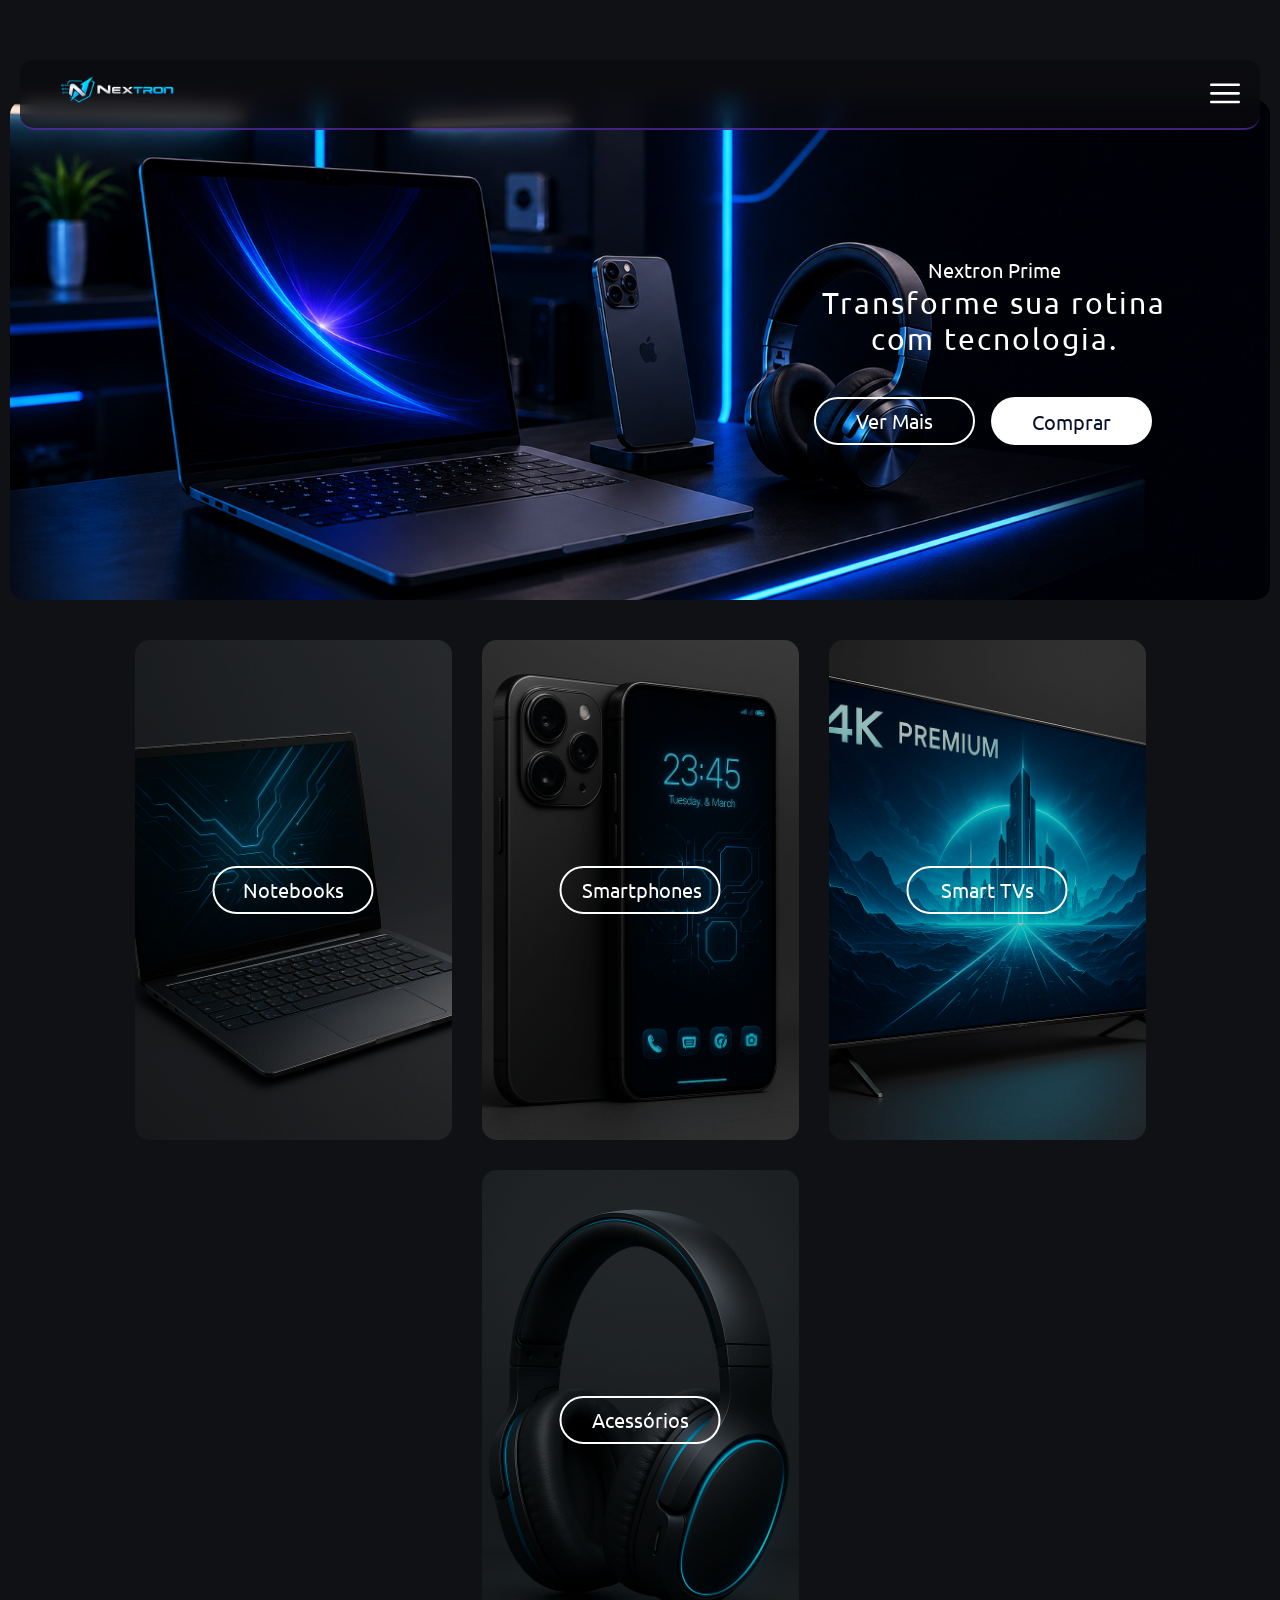
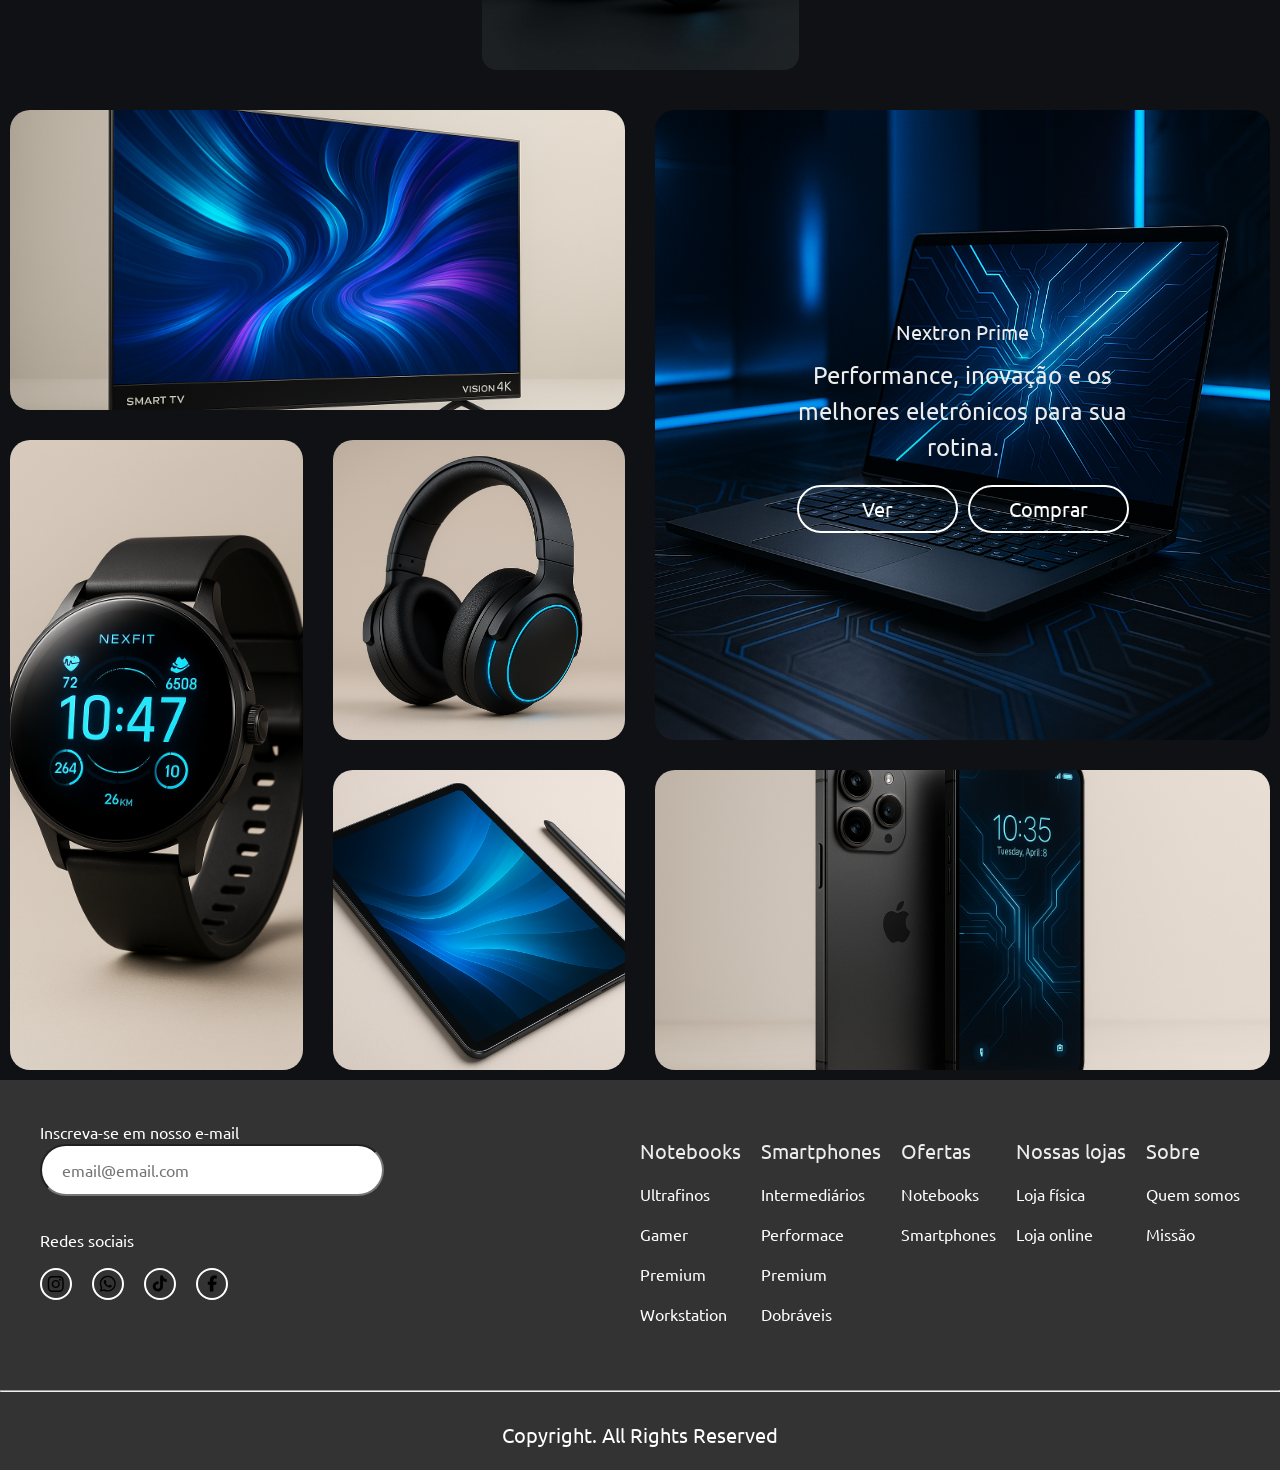
==== commit 527a44c8: "fix: Ajustado posição do hero para mobile" ====
--- a/ecommerce-eletronicos/index.html
+++ b/ecommerce-eletronicos/index.html
@@ -10,7 +10,6 @@
     <link rel="stylesheet" href="css/reset.css">
     <link rel="stylesheet" href="./css/variables.css">
     <link rel="stylesheet" href="css/style.css">
-    <link rel="stylesheet" href="css/responsive.css">
     <link rel="stylesheet" href="css/componentes/header.css">
     <link rel="stylesheet" href="css/componentes/footer.css">
     <link rel="stylesheet" href="css/componentes/hero.css">
@@ -44,8 +43,8 @@
 
         <nav class="nav-right" aria-label="Menu de Acesso Rápido">
             <ul>
-                <li><a href="#">Sobre</a></li>
-                <li><a href="#">Contato</a></li>
+                <li><a href="#" style="color: #ffffff;">Sobre</a></li>
+                <li><a href="#" style="color: #ffffff;">Contato</a></li>
                 <li>
                     <a href="#" aria-label="Conta"><img src="./images/icons/user.svg" alt="Conta"></a>
                 </li>
--- a/ecommerce-eletronicos/css/style.css
+++ b/ecommerce-eletronicos/css/style.css
@@ -1,7 +1,7 @@
 /* Estilos principais */
 body{
     font-family: var(--fonte-principal);
-    background-color: #ffffff;
+    background-color: #0f1115;
     color: #333333;
 }
 
--- a/ecommerce-eletronicos/css/componentes/header.css
+++ b/ecommerce-eletronicos/css/componentes/header.css
@@ -1,11 +1,14 @@
 /* Header styles */
 .header {
-    background-color: #ffffff;
+	background: rgba(10,10,15,0.7);
+	backdrop-filter: blur(10px);
+	-webkit-backdrop-filter: blur(10px);
+	border-bottom: 2px solid #7c3aed80;
     position: fixed;
     top: 60px;
     left: 50%;
     transform: translate(-50%);
-    width: calc(100% - 210px);
+    width: 1260px;
     border-radius: 15px;
     z-index: 999;
     display: flex;
@@ -25,16 +28,17 @@
     gap: 2.5rem;
 }
 
-.nav-center a,
-.nav-rigth a {
-    font-size: 1.25rem;
-    color: #333333;
+.nav-center a{
+	font-size: 1.25rem;
+	color: #fff;
+	text-shadow: 0 1px 8px #7c3aed40;
+	transition: color 0.2s;
 }
-.nav-center a:hover,
-.nav-rigth a:hover {
-    color: #7c3aed;
-    
+
+.nav-center a:hover{
+	color: #7c3aed;
 }
+
 .nav-right ul{
     display: flex;
     gap: 1.5rem;
@@ -52,9 +56,11 @@
 
 .nav-container{
     display: flex;
-    justify-content: space-around;
+    justify-content: space-between;
     width: 100%;
     align-items: center;
+	flex: 1;
+	margin-left: 10rem;
 }
 
 .menu-toggle{
@@ -95,7 +101,7 @@
 		width: 200px;
 		flex-direction: column;
 		padding: 80px 20px 20px;
-		background-color: #ffffff;
+		background-color: #333333;
 		gap: 2rem;
 		transition: right 0.3s ease;
 		align-items: flex-start;
--- a/ecommerce-eletronicos/css/componentes/hero.css
+++ b/ecommerce-eletronicos/css/componentes/hero.css
@@ -5,6 +5,7 @@
     height: 500px;
     position: relative;
     margin-top: 90px;
+    border-radius: 15px;
 }
 .hero-overlay{
     width: 100%;
@@ -61,7 +62,11 @@
 
     .hero-content {
         max-width: 330px;
-        margin: 0;
+        margin: 0 auto;
+        text-align: center;
+        display: flex;
+        flex-direction: column;
+        align-items: center;
     }
 
     .btn{
